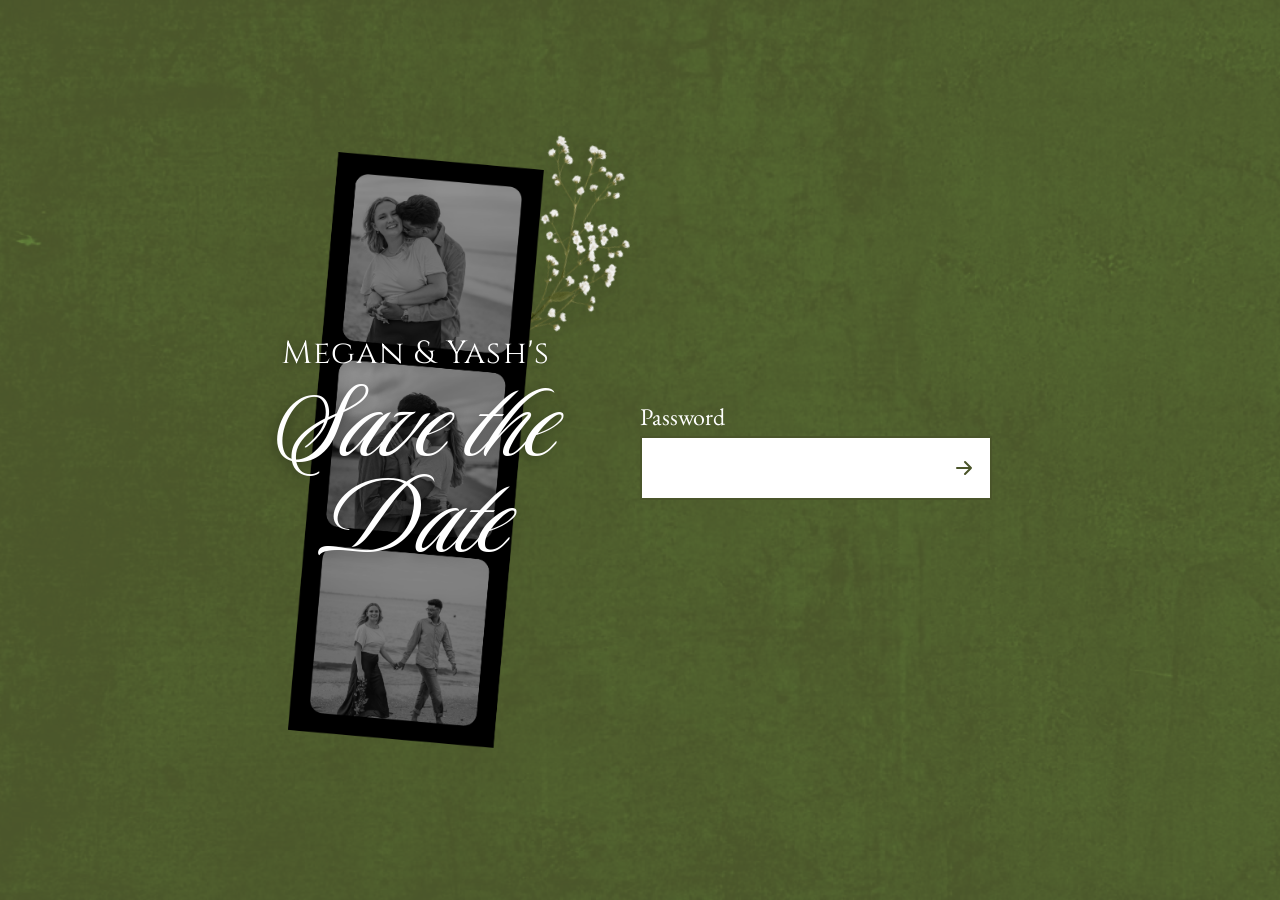
==== faq.html @ 97233c60 "Add Itinerary, Travel & Stay, FAQ, Registry, and RSVP pages Five new pages built from the Figma "Wed" ====
<!DOCTYPE html>
<html lang="en">
<head>
<script>
(function () {
  try {
    if (localStorage.getItem('weddingSiteAuthed') !== 'true') {
      window.location.replace('index.html');
    }
  } catch (err) {
    window.location.replace('index.html');
  }
})();
</script>
<!-- 'weddingSiteAuthed'/'true' must stay in sync with AUTH_STORAGE_KEY in js/main.js -->
<meta charset="UTF-8">
<meta name="viewport" content="width=device-width, initial-scale=1.0">
<title>FAQ — Megan &amp; Yash</title>
<meta name="description" content="Frequently asked questions about Megan &amp; Yash's wedding in Mauritius.">

<link rel="icon" type="image/png" sizes="32x32" href="images/favicon-32.png">
<link rel="icon" type="image/png" sizes="192x192" href="images/favicon-192.png">
<link rel="apple-touch-icon" sizes="180x180" href="images/favicon-180.png">

<link rel="stylesheet" href="css/fonts.css">
<link rel="stylesheet" href="css/style.css">
</head>
<body>

<header class="pagenav">
  <div class="pagenav__bar">
    <a class="pagenav__brand" href="index.html">M&amp;Y</a>
    <button type="button" class="pagenav__toggle" id="pagenav-toggle" aria-expanded="false" aria-controls="pagenav-menu" aria-label="Menu">
      <span class="pagenav__toggle-bar"></span>
      <span class="pagenav__toggle-bar"></span>
      <span class="pagenav__toggle-bar"></span>
    </button>
    <nav class="pagenav__menu" id="pagenav-menu" hidden>
      <a class="pagenav__link" href="itinerary.html">Itinerary</a>
      <a class="pagenav__link" href="travel-stay.html">Travel &amp; Stay</a>
      <a class="pagenav__link" href="faq.html" aria-current="page">FAQ</a>
      <a class="pagenav__link" href="registry.html">Registry</a>
      <a class="pagenav__rsvp" href="rsvp.html">RSVP</a>
    </nav>
  </div>
</header>

<section class="pagehero" style="background-image: url('images/faq-hero.jpg');">
  <h1 class="pagehero__title">Frequently Asked<br>Questions</h1>
</section>

<section class="faq-list">
  <div class="faq-item">
    <button type="button" class="faq-question" id="faq-q1" aria-expanded="false" aria-controls="faq-a1">
      <span>When should I arrive?</span>
      <svg class="faq-chevron" viewBox="0 0 24 24" aria-hidden="true"><path fill="none" stroke="currentColor" stroke-width="2" stroke-linecap="round" stroke-linejoin="round" d="M6 9l6 6 6-6"/></svg>
    </button>
    <div class="faq-answer" id="faq-a1" role="region" aria-labelledby="faq-q1" hidden>
      <p>We recommend arriving by Monday, July 5th at the latest, so you&rsquo;re rested before the Tilak on the 6th. Festivities run through the reception on Thursday, July 8th.</p>
    </div>
  </div>

  <div class="faq-item">
    <button type="button" class="faq-question" id="faq-q2" aria-expanded="false" aria-controls="faq-a2">
      <span>Do I need a visa?</span>
      <svg class="faq-chevron" viewBox="0 0 24 24" aria-hidden="true"><path fill="none" stroke="currentColor" stroke-width="2" stroke-linecap="round" stroke-linejoin="round" d="M6 9l6 6 6-6"/></svg>
    </button>
    <div class="faq-answer" id="faq-a2" role="region" aria-labelledby="faq-q2" hidden>
      <p>No. US citizens don&rsquo;t need a visa for a tourist stay. You&rsquo;ll just need a valid US passport (valid at least six months beyond your departure) and to complete Mauritius&rsquo;s short online travel form. Please double-check requirements at travel.state.gov before you book, as rules can change.</p>
    </div>
  </div>

  <div class="faq-item">
    <button type="button" class="faq-question" id="faq-q3" aria-expanded="false" aria-controls="faq-a3">
      <span>What should I wear?</span>
      <svg class="faq-chevron" viewBox="0 0 24 24" aria-hidden="true"><path fill="none" stroke="currentColor" stroke-width="2" stroke-linecap="round" stroke-linejoin="round" d="M6 9l6 6 6-6"/></svg>
    </button>
    <div class="faq-answer" id="faq-a3" role="region" aria-labelledby="faq-q3" hidden>
      <p>For every event, either traditional Indian attire or formal American wedding attire works beautifully. The Sangeet is festive and colorful, the wedding is the dressiest day, and the reception is formal or cocktail. Wear whatever makes you feel most celebratory.</p>
    </div>
  </div>

  <div class="faq-item">
    <button type="button" class="faq-question" id="faq-q4" aria-expanded="false" aria-controls="faq-a4">
      <span>Is the food vegetarian?</span>
      <svg class="faq-chevron" viewBox="0 0 24 24" aria-hidden="true"><path fill="none" stroke="currentColor" stroke-width="2" stroke-linecap="round" stroke-linejoin="round" d="M6 9l6 6 6-6"/></svg>
    </button>
    <div class="faq-answer" id="faq-a4" role="region" aria-labelledby="faq-q4" hidden>
      <p>Meals on Tuesday and Wednesday (the 6th and 7th) are vegetarian.</p>
    </div>
  </div>

  <div class="faq-item">
    <button type="button" class="faq-question" id="faq-q5" aria-expanded="false" aria-controls="faq-a5">
      <span>Where should I stay?</span>
      <svg class="faq-chevron" viewBox="0 0 24 24" aria-hidden="true"><path fill="none" stroke="currentColor" stroke-width="2" stroke-linecap="round" stroke-linejoin="round" d="M6 9l6 6 6-6"/></svg>
    </button>
    <div class="faq-answer" id="faq-a5" role="region" aria-labelledby="faq-q5" hidden>
      <p>See the Travel &amp; Stay page for our recommended hotels, all within a 15 minute drive of the venue. Please book early, as July is peak season.</p>
    </div>
  </div>

  <div class="faq-item">
    <button type="button" class="faq-question" id="faq-q6" aria-expanded="false" aria-controls="faq-a6">
      <span>How do I get around?</span>
      <svg class="faq-chevron" viewBox="0 0 24 24" aria-hidden="true"><path fill="none" stroke="currentColor" stroke-width="2" stroke-linecap="round" stroke-linejoin="round" d="M6 9l6 6 6-6"/></svg>
    </button>
    <div class="faq-answer" id="faq-a6" role="region" aria-labelledby="faq-q6" hidden>
      <p>Some hotels have shuttles from the airport. Taxis and Ubers are also popular forms of transportation in Mauritius.</p>
    </div>
  </div>

  <div class="faq-item">
    <button type="button" class="faq-question" id="faq-q7" aria-expanded="false" aria-controls="faq-a7">
      <span>Can I bring a plus one?</span>
      <svg class="faq-chevron" viewBox="0 0 24 24" aria-hidden="true"><path fill="none" stroke="currentColor" stroke-width="2" stroke-linecap="round" stroke-linejoin="round" d="M6 9l6 6 6-6"/></svg>
    </button>
    <div class="faq-answer" id="faq-a7" role="region" aria-labelledby="faq-q7" hidden>
      <p>Yes, you must let us know at the time of submitting your RSVP if you are bringing a plus one. However, it is not necessary to submit the name of the person if undecided.</p>
    </div>
  </div>

  <div class="faq-item">
    <button type="button" class="faq-question" id="faq-q8" aria-expanded="false" aria-controls="faq-a8">
      <span>Currency</span>
      <svg class="faq-chevron" viewBox="0 0 24 24" aria-hidden="true"><path fill="none" stroke="currentColor" stroke-width="2" stroke-linecap="round" stroke-linejoin="round" d="M6 9l6 6 6-6"/></svg>
    </button>
    <div class="faq-answer" id="faq-a8" role="region" aria-labelledby="faq-q8" hidden>
      <p>The local currency is the Mauritian rupee. Cards are widely accepted at hotels and larger venues, but it&rsquo;s worth carrying some cash for smaller shops, tips, and taxis.</p>
    </div>
  </div>

  <div class="faq-item">
    <button type="button" class="faq-question" id="faq-q9" aria-expanded="false" aria-controls="faq-a9">
      <span>Adapters</span>
      <svg class="faq-chevron" viewBox="0 0 24 24" aria-hidden="true"><path fill="none" stroke="currentColor" stroke-width="2" stroke-linecap="round" stroke-linejoin="round" d="M6 9l6 6 6-6"/></svg>
    </button>
    <div class="faq-answer" id="faq-a9" role="region" aria-labelledby="faq-q9" hidden>
      <p>Mauritius runs on 230V and uses mainly UK-style three-pin (Type G) outlets, so bring a universal adapter. This is an easy one to forget.</p>
    </div>
  </div>

  <div class="faq-item">
    <button type="button" class="faq-question" id="faq-q10" aria-expanded="false" aria-controls="faq-a10">
      <span>Language</span>
      <svg class="faq-chevron" viewBox="0 0 24 24" aria-hidden="true"><path fill="none" stroke="currentColor" stroke-width="2" stroke-linecap="round" stroke-linejoin="round" d="M6 9l6 6 6-6"/></svg>
    </button>
    <div class="faq-answer" id="faq-a10" role="region" aria-labelledby="faq-q10" hidden>
      <p>Both English and French are widely spoken, so you won&rsquo;t run into a language barrier.</p>
    </div>
  </div>
</section>

<footer class="pagefooter">
  <span class="pagefooter__brand">M&amp;Y</span>
  <span class="pagefooter__date">07.07.2027</span>
</footer>

<script src="js/pages.js" defer></script>
</body>
</html>
---- css/fonts.css ----
@font-face {
  font-family: 'Luxurious Script';
  font-style: normal;
  font-weight: 400;
  font-display: swap;
  src: url('../fonts/luxurious-script-400.woff2') format('woff2');
}

@font-face {
  font-family: 'Cinzel';
  font-style: normal;
  font-weight: 400 600;
  font-display: swap;
  src: url('../fonts/cinzel-400.woff2') format('woff2');
}

@font-face {
  font-family: 'EB Garamond';
  font-style: normal;
  font-weight: 400;
  font-display: swap;
  src: url('../fonts/eb-garamond-400.woff2') format('woff2');
}

@font-face {
  font-family: 'EB Garamond';
  font-style: normal;
  font-weight: 500;
  font-display: swap;
  src: url('../fonts/eb-garamond-500.woff2') format('woff2');
}

@font-face {
  font-family: 'EB Garamond';
  font-style: italic;
  font-weight: 400;
  font-display: swap;
  src: url('../fonts/eb-garamond-400-italic.woff2') format('woff2');
}
---- css/style.css ----
/* ==========================================================================
   Meg & Yash — Save the Date
   Built from Figma design (mobile node 69:1263, desktop node 54:578)
   ========================================================================== */

:root {
  --olive: #4a552a;
  --rust: #a42a25;
  --white: #ffffff;
  --ink: #000000;
  --placeholder: rgba(0, 0, 0, 0.25);

  --font-script: 'Luxurious Script', cursive;
  --font-label: 'Cinzel', serif;
  --font-body: 'EB Garamond', serif;

  --max-width: 1280px;
}

* {
  box-sizing: border-box;
}

html {
  scroll-behavior: smooth;
}

body {
  margin: 0;
  font-family: var(--font-body);
  color: var(--ink);
  background: var(--white);
  -webkit-font-smoothing: antialiased;
}

img {
  max-width: 100%;
  display: block;
}

/* ---------- Scroll reveal (1D, applied site-wide) ---------- */
/* Elements start hidden only once JS confirms it can animate + observe
   them (see js/main.js) -- without that gate everything must stay
   visible, since [hidden]/no-JS visitors would otherwise never see it. */

.has-reveal [data-reveal] {
  opacity: 0;
  transform: translateY(16px);
  transition: opacity 620ms cubic-bezier(0.22, 1, 0.36, 1), transform 620ms cubic-bezier(0.22, 1, 0.36, 1);
}

.has-reveal [data-reveal].is-visible {
  opacity: 1;
  transform: translateY(0);
}

.reveal-d1 { transition-delay: 140ms; }
.reveal-d2 { transition-delay: 280ms; }
.reveal-d3 { transition-delay: 420ms; }

/* ---------- Login gate ---------- */

.login-gate {
  position: fixed;
  inset: 0;
  z-index: 1000;
  display: flex;
  flex-direction: column;
  align-items: center;
  justify-content: center;
  gap: 3rem;
  padding: 2rem 1.5rem;
  background-color: var(--olive);
  background-image: url("../images/texture.png");
  background-size: cover;
  background-position: center;
  background-blend-mode: color-dodge;
  overflow: auto;
  transition: opacity 700ms cubic-bezier(0.22, 1, 0.36, 1), transform 700ms cubic-bezier(0.22, 1, 0.36, 1);
}

.login-gate[hidden] {
  display: none;
}

/* 2b: on a successful login the gate dissolves into the hero underneath
   instead of hard-cutting -- see revealSite() in js/main.js. */
.login-gate--opening {
  opacity: 0;
  transform: scale(1.04);
  pointer-events: none;
}

.login-gate__visual {
  position: relative;
  flex: 0 0 auto;
}

.login-gate__photo-strip {
  position: relative;
  z-index: 2;
  display: block;
  width: 11rem;
  filter: drop-shadow(0 14px 26px rgba(0, 0, 0, 0.45));
}

.login-gate__floral {
  position: absolute;
  z-index: 1;
  right: -4.5rem;
  top: -1.5rem;
  width: 6.5rem;
  transform: rotate(18deg);
  filter: drop-shadow(0 4px 10px rgba(0, 0, 0, 0.25));
  pointer-events: none;
}

.login-gate__text {
  position: absolute;
  inset: 0;
  z-index: 3;
  display: flex;
  flex-direction: column;
  align-items: center;
  justify-content: center;
  text-align: center;
}

.login-gate__eyebrow {
  font-family: var(--font-label);
  font-size: 1.1rem;
  letter-spacing: 0.04em;
  color: var(--white);
  text-shadow: 0 2px 10px rgba(0, 0, 0, 0.45);
  margin: 0;
}

.login-gate__title {
  font-family: var(--font-script);
  font-weight: 400;
  font-size: 5rem;
  line-height: 0.75;
  color: var(--white);
  text-shadow: 0 2px 14px rgba(0, 0, 0, 0.45);
  margin: 0;
}

.login-gate__form {
  position: relative;
  z-index: 2;
  width: 100%;
  max-width: 22rem;
  display: flex;
  flex-direction: column;
  gap: 0.75rem;
}

.login-gate__form .field {
  text-align: left;
}

.login-gate__form .field label {
  color: var(--white);
  font-size: 1.5rem;
}

.login-gate__input-wrap {
  position: relative;
}

.login-gate__input-wrap input {
  width: 100%;
  border: none;
  border-radius: 0;
  padding: 1rem 3.25rem 1rem 1.25rem;
}

.login-gate__submit {
  position: absolute;
  right: 1rem;
  top: 50%;
  transform: translateY(-50%);
  width: auto;
  height: auto;
  border: none;
  border-radius: 0;
  background: transparent;
  color: var(--olive);
  display: flex;
  align-items: center;
  justify-content: center;
  padding: 0;
  cursor: pointer;
  transition: opacity 0.2s ease;
}

.login-gate__submit:hover {
  background: transparent;
  opacity: 0.65;
}

.login-gate__submit:disabled {
  background: transparent;
  color: #8a8a8a;
  cursor: not-allowed;
}

.login-gate__arrow {
  width: 1.5rem;
  height: 1.5rem;
  transition: transform 260ms cubic-bezier(0.22, 1, 0.36, 1);
}

.login-gate__submit:hover .login-gate__arrow {
  transform: translateX(5px);
}

.login-gate__submit:disabled .login-gate__arrow {
  display: none;
}

.login-gate__submit .rsvp__spinner {
  display: none;
  border-color: rgba(0, 0, 0, 0.15);
  border-top-color: var(--olive);
}

.login-gate__submit:disabled .rsvp__spinner {
  display: inline-block;
}

.login-gate__form[hidden] {
  display: none;
}

/* ---------- Envelope / postcard reveal ---------- */
/* Shown once, right after a fresh login succeeds (never on the
   already-authed localStorage-skip path) -- see showEnvelopeThenReveal()
   in js/main.js. */

.envelope-scene {
  display: flex;
  flex-direction: column;
  align-items: center;
  gap: 1.5rem;
  width: 100%;
}

.envelope-scene[hidden] {
  display: none;
}

.envelope-scene__stage {
  position: relative;
  width: min(88vw, 22rem);
  aspect-ratio: 1314 / 1468;
}

.envelope-scene__body {
  position: absolute;
  left: 50%;
  bottom: 0;
  width: 100%;
  height: auto;
  transform: translateX(-50%);
  transition: opacity 650ms cubic-bezier(0.22, 1, 0.36, 1);
}

.envelope-scene__body--open {
  opacity: 0;
}

.envelope-scene__body--closed {
  opacity: 1;
  transform: translateX(-50%) scale(1.2);
}

.envelope-scene.is-opening .envelope-scene__body--closed {
  opacity: 0;
}

.envelope-scene.is-opening .envelope-scene__body--open {
  opacity: 1;
}

.envelope-scene__postcard {
  position: absolute;
  left: 50%;
  top: 34%;
  width: 82%;
  aspect-ratio: 953 / 690;
  transform: translate(-50%, 6%) scale(0.5) rotate(-3deg);
  opacity: 0;
  box-shadow: 0 18px 40px rgba(0, 0, 0, 0.35);
  transition:
    transform 1700ms cubic-bezier(0.22, 1, 0.36, 1) 500ms,
    opacity 500ms ease 500ms;
}

.envelope-scene.is-opening .envelope-scene__postcard {
  transform: translate(-50%, -18%) scale(1) rotate(-2deg);
  opacity: 1;
}

.envelope-scene__postcard-bg {
  position: absolute;
  inset: 0;
  width: 100%;
  height: 100%;
}

.envelope-scene__postcard-message,
.envelope-scene__postcard-name {
  position: absolute;
  margin: 0;
  color: var(--ink);
}

.envelope-scene__postcard-message {
  left: 8%;
  top: 10%;
  width: 38%;
  font-family: var(--font-label);
  font-size: 0.8rem;
  line-height: 1.45;
  letter-spacing: 0.01em;
}

.envelope-scene__postcard-name {
  left: 54%;
  top: 43%;
  width: 38%;
  font-family: var(--font-script);
  font-size: 1.5rem;
  line-height: 1.2rem;
  color: var(--olive);
}

/* Visible only on keyboard focus -- standard skip-link pattern, so a
   keyboard/screen-reader user isn't stuck for the full 30s pause with
   no discoverable way forward. */
.envelope-scene__skip {
  position: absolute;
  width: 1px;
  height: 1px;
  overflow: hidden;
  clip: rect(0 0 0 0);
  white-space: nowrap;
  border: none;
}

.envelope-scene__skip:focus {
  position: static;
  width: auto;
  height: auto;
  overflow: visible;
  clip: auto;
  white-space: normal;
  margin-top: 0.5rem;
  padding: 0.6rem 1.25rem;
  font-family: var(--font-label);
  font-size: 0.9rem;
  color: var(--white);
  background: rgba(0, 0, 0, 0.35);
  border: 1px solid var(--white);
  cursor: pointer;
}

@media (min-width: 900px) {
  .envelope-scene__stage {
    width: min(46vw, 26rem);
  }
}

.envelope-scene__postcard-name {
  line-height: 1.05;
}

/* ---------- Hero ---------- */

.hero {
  position: relative;
  min-height: 50vh;
  display: flex;
  align-items: center;
  justify-content: center;
  padding: 2.5rem 1.5rem;
  background:
    linear-gradient(180deg, rgba(20, 24, 12, 0.15) 0%, rgba(20, 24, 12, 0.45) 100%),
    url("../images/hero.jpg");
  background-size: cover;
  background-position: center 30%;
  text-align: center;
}

.hero__overlay {
  position: relative;
  z-index: 1;
  color: var(--white);
}

.hero__eyebrow {
  font-family: var(--font-label);
  font-size: 1.3rem;
  letter-spacing: 0.04em;
  margin: 0 0 0.5rem;
}

.hero__title {
  font-family: var(--font-script);
  font-weight: 400;
  font-size: 4.6rem;
  line-height: 0.6;
  margin: 0;
  text-shadow: 0 2px 18px rgba(0, 0, 0, 0.35);
}

/* ---------- Our Story ---------- */

.story {
  background: var(--olive);
  padding: 2rem 1.5rem;
  display: flex;
  justify-content: center;
}

.story__card {
  background: var(--white);
  padding: 1rem 1.5rem 1.5rem;
  max-width: 420px;
  width: 100%;
}

.story__text {
  font-size: 1.125rem;
  line-height: 1.6;
  color: var(--ink);
  margin: 0;
}

.drop-cap {
  font-family: var(--font-script);
  font-size: 3rem;
  line-height: 0.7;
  color: var(--olive);
  padding-right: 0.05em;
}

/* ---------- Save the Date panel ---------- */

.date-panel {
  position: relative;
  height: auto;
  aspect-ratio: 402 / 297;
  overflow: hidden;
  background: #38401f;
}

.date-panel__grid {
  position: absolute;
  inset: 0;
  background-image: url("../images/calendar-grid-mobile.png");
  background-size: 100% 100%;
  background-repeat: no-repeat;
  opacity: 0.9;
}

.date-panel__floral {
  position: absolute;
  top: 11.94%;
  left: 16.1%;
  width: 19%;
  max-width: 11rem;
  height: auto;
  filter: drop-shadow(0 4px 10px rgba(0, 0, 0, 0.35));
}

.date-panel__floral-accent {
  position: absolute;
  top: 37.75%;
  left: 64.18%;
  width: 25.36%;
  max-width: 7rem;
  height: auto;
  opacity: 0.9;
  z-index: 1;
}

.date-panel__seal {
  position: absolute;
  width: 12.71%;
  height: auto;
  aspect-ratio: 1 / 1;
  left: 62.4%;
  top: 70.68%;
  border-radius: 50%;
  object-fit: cover;
  box-shadow: 0 3px 10px rgba(0, 0, 0, 0.4);
  transform: rotate(-7deg);
  z-index: 2;
}

.date-panel__text {
  position: absolute;
  top: 55%;
  left: 50%;
  transform: translate(-50%, -50%) rotate(-5deg);
  text-align: center;
}

.date-panel__script {
  font-family: var(--font-script);
  font-weight: 400;
  font-size: 3rem;
  line-height: 0.65;
  color: var(--white);
  margin: 0;
}

.date-panel__date {
  font-family: var(--font-label);
  font-size: 1rem;
  color: var(--white);
  margin: 0.4rem 0 0;
}

/* These two carry their own resting transform (rotate / recentering),
   so the generic [data-reveal] transform can't just overwrite it --
   compose the entrance offset with it instead, per element. */
.has-reveal .date-panel__seal {
  opacity: 0;
  transform: translateY(16px) rotate(-7deg);
}

.has-reveal .date-panel__seal.is-visible {
  opacity: 1;
  transform: rotate(-7deg);
}

.has-reveal .date-panel__text {
  opacity: 0;
  transform: translate(-50%, -50%) translateY(16px) rotate(-5deg);
}

.has-reveal .date-panel__text.is-visible {
  opacity: 1;
  transform: translate(-50%, -50%) rotate(-5deg);
}

/* ---------- Countdown ---------- */

.countdown {
  background: var(--white);
  color: var(--olive);
  display: flex;
  align-items: center;
  justify-content: center;
  gap: 0.45rem;
  padding: 1.25rem 0.5rem;
}

.countdown__item {
  display: flex;
  flex-direction: column;
  align-items: center;
  width: 5rem;
}

.countdown__value {
  font-family: var(--font-label);
  font-size: 2rem;
  line-height: 1;
}

.countdown__label {
  font-family: var(--font-label);
  font-size: 0.75rem;
  margin-top: 0.2rem;
}

/* ---------- Itinerary ---------- */

.itinerary {
  background: var(--olive);
  color: var(--white);
  padding: 2rem 1.5rem;
}

.itinerary__eyebrow {
  font-family: var(--font-label);
  font-size: 1rem;
  margin: 0 0 0.75rem;
}

.itinerary__row {
  display: flex;
  flex-wrap: wrap;
  align-items: flex-start;
  gap: 1rem 1.5rem;
}

.itinerary__list {
  list-style: none;
  margin: 0;
  padding: 0;
  flex-basis: 100%;
}

.itinerary__item {
  display: flex;
  align-items: center;
  gap: 1rem;
  padding: 0.5rem 0;
}

.itinerary__day {
  font-family: var(--font-label);
  font-size: 3rem;
  min-width: 3.5rem;
  text-align: center;
}

@media (max-width: 400px) {
  .itinerary__item {
    flex-direction: column;
    align-items: flex-start;
    gap: 0;
  }

  .itinerary__day {
    font-size: 2rem;
    min-width: 2rem;
    margin-top: 1rem;
  }
}

.itinerary__name {
  font-family: var(--font-script);
  font-weight: 400;
  font-size: 2.35rem;
  line-height: 1.1;
  margin: 0;
}

.itinerary__meta {
  font-family: var(--font-label);
  font-size: 0.75rem;
  margin: 0;
}

.dot {
  opacity: 0.7;
  margin: 0 0.15em;
}

.itinerary__photo {
  flex: 0 0 auto;
  width: 9.375rem;
  aspect-ratio: 583 / 700;
  border-radius: 50%;
  background: var(--white);
  padding: 0.3rem;
  box-shadow: 0 8px 20px rgba(0, 0, 0, 0.3);
  transform: rotate(-3deg);
  display: flex;
  align-items: center;
  justify-content: center;
  overflow: hidden;
}

.itinerary__photo img {
  width: 100%;
  height: 100%;
  object-fit: contain;
}

.itinerary__note {
  flex: 1 1 10rem;
  background: var(--white);
  color: var(--ink);
  padding: 1rem;
  align-self: center;
  transform: rotate(4.5deg);
  box-shadow: 0 6px 16px rgba(0, 0, 0, 0.25);
}

/* .itinerary__photo / __note carry their own resting rotation, so
   compose the entrance offset with it rather than overwriting it
   (mobile values here; desktop overrides sit by the desktop rotation). */
.has-reveal .itinerary__photo {
  opacity: 0;
  transform: translateY(16px) rotate(-3deg);
}

.has-reveal .itinerary__photo.is-visible {
  opacity: 1;
  transform: rotate(-3deg);
}

.has-reveal .itinerary__note {
  opacity: 0;
  transform: translateY(16px) rotate(4.5deg);
}

.has-reveal .itinerary__note.is-visible {
  opacity: 1;
  transform: rotate(4.5deg);
}

.itinerary__note-title {
  font-family: var(--font-label);
  font-size: 0.75rem;
  color: var(--olive);
  margin: 0 0 0.35rem;
}

.itinerary__note-text {
  font-family: var(--font-body);
  font-size: 0.75rem;
  line-height: 1.4;
  margin: 0;
}

/* ---------- Mailing Details ---------- */

.rsvp {
  background: var(--white);
  padding: 2rem 1.5rem;
}

.rsvp__intro {
  text-align: center;
  margin-bottom: 1.5rem;
}

.rsvp__title {
  font-family: var(--font-script);
  font-weight: 400;
  font-size: 3rem;
  color: var(--olive);
  margin: 0 0 0.6rem;
}

.rsvp__text,
.rsvp__deadline {
  font-family: var(--font-body);
  font-size: 1.125rem;
  margin: 0.4rem 0;
}

.rsvp__deadline {
  color: var(--rust);
}

.rsvp__form {
  max-width: var(--max-width);
  margin: 0 auto;
  display: flex;
  flex-direction: column;
  gap: 1rem;
  transition: opacity 320ms ease, transform 320ms cubic-bezier(0.22, 1, 0.36, 1);
}

.rsvp__form[hidden] {
  display: none;
}

/* 2d: on submit the form fades up and out before the sealed confirmation
   takes its place -- see showSuccess() in js/main.js. */
.rsvp__form--sending-out {
  opacity: 0;
  transform: translateY(-16px);
  pointer-events: none;
}

.form-row {
  display: flex;
  flex-wrap: wrap;
  gap: 1rem;
}

.field {
  display: flex;
  flex-direction: column;
  flex: 1 1 100%;
}

.field--half {
  flex-basis: 100%;
}

.field--city {
  flex: 2 1 8rem;
}

.field--state {
  flex: 1 1 6rem;
}

.field--postal {
  flex: 1 1 100%;
}

.field label {
  font-family: var(--font-body);
  font-size: 1.125rem;
  color: var(--ink);
  margin-bottom: 0.25rem;
  transition: color 240ms ease-out;
}

.field:focus-within label {
  color: var(--olive);
}

.login-gate__form .field label,
.login-gate__form .field:focus-within label {
  color: var(--white);
}

.field__required {
  color: var(--rust);
}

.field input,
.field select {
  font-family: var(--font-body);
  font-size: 1.125rem;
  line-height: 1.4;
  padding: 0.6rem 1rem;
  border: 1px solid var(--olive);
  border-radius: 0;
  background: var(--white);
  color: var(--ink);
  box-shadow: 0 0 0 0 rgba(74, 85, 42, 0);
  transition: box-shadow 240ms ease-out;
}

.field select {
  appearance: none;
  -webkit-appearance: none;
  -moz-appearance: none;
  border-width: 1px;
  box-shadow: none;
  margin: 0;
  padding-right: 3.33rem;
  background-image: url("data:image/svg+xml;charset=UTF-8,%3Csvg xmlns='http://www.w3.org/2000/svg' viewBox='0 0 24 24' fill='none' stroke='%234a552a' stroke-width='2' stroke-linecap='round' stroke-linejoin='round'%3E%3Cpolyline points='6 9 12 15 18 9'%3E%3C/polyline%3E%3C/svg%3E");
  background-repeat: no-repeat;
  background-position: right 1rem center;
  background-size: 1.33rem;
  cursor: pointer;
}

.field input::placeholder {
  color: var(--placeholder);
}

.field select:invalid {
  color: var(--placeholder);
}

.field input:focus,
.field select:focus {
  outline: none;
  box-shadow: 0 0 0 5px rgba(74, 85, 42, 0.18);
}

.field input.is-invalid,
.field select.is-invalid {
  border-color: var(--rust);
}

.field__error {
  font-family: var(--font-body);
  font-size: 0.875rem;
  color: var(--rust);
  margin-top: 0.35rem;
}

#login-error {
  background: #f9dede;
  padding: 0.35rem 0.6rem;
}

.rsvp__submit {
  display: inline-flex;
  align-items: center;
  justify-content: center;
  gap: 0.6rem;
  font-family: var(--font-body);
  font-size: 1.125rem;
  background: var(--olive);
  color: var(--white);
  border: none;
  padding: 1rem;
  cursor: pointer;
  transition: background 0.2s ease;
}

.rsvp__submit:hover {
  background: #3c4522;
}

.rsvp__submit:disabled {
  background: #8a8a8a;
  cursor: not-allowed;
}

.rsvp__spinner {
  display: none;
  width: 1em;
  height: 1em;
  border: 0.15em solid rgba(255, 255, 255, 0.4);
  border-top-color: var(--white);
  border-radius: 50%;
  animation: rsvp-spin 0.7s linear infinite;
}

.rsvp__submit:disabled .rsvp__spinner {
  display: inline-block;
}

@keyframes rsvp-spin {
  to {
    transform: rotate(360deg);
  }
}

.rsvp__success {
  display: flex;
  align-items: center;
  gap: 1.25rem;
  max-width: 100%;
  width: fit-content;
  margin: 1.5rem auto 0;
  text-align: left;
  color: var(--olive);
  background: rgba(74, 85, 42, 0.1);
  padding: 1.1rem 1.5rem;
}

.rsvp__success[hidden] {
  display: none;
}

/* 2d: the wax seal stamps down beside the script "Thank you" once the
   form has finished fading out -- .is-visible is added a frame after
   [hidden] is removed so the transition actually runs. */
.rsvp__success-seal {
  flex: 0 0 auto;
  width: 4.5rem;
  height: 4.5rem;
  border-radius: 50%;
  object-fit: cover;
  box-shadow: 0 3px 10px rgba(0, 0, 0, 0.4);
  opacity: 0;
  transform: translateY(-18px) scale(0.6) rotate(-7deg);
  transition: opacity 320ms ease, transform 480ms cubic-bezier(0.34, 1.56, 0.64, 1);
}

.rsvp__success-text {
  display: flex;
  flex-direction: column;
}

.rsvp__success-script {
  font-family: var(--font-script);
  font-weight: 400;
  font-size: 2.25rem;
  line-height: 0.8;
  color: var(--olive);
  margin: 0;
  opacity: 0;
  transform: translateY(8px);
  transition: opacity 380ms ease 160ms, transform 380ms cubic-bezier(0.22, 1, 0.36, 1) 160ms;
}

.rsvp__success-note {
  font-family: var(--font-body);
  font-size: 1rem;
  color: var(--olive);
  margin: 0.4rem 0 0;
  opacity: 0;
  transition: opacity 380ms ease 220ms;
}

.rsvp__success.is-visible .rsvp__success-seal {
  opacity: 1;
  transform: translateY(0) scale(1) rotate(-7deg);
}

.rsvp__success.is-visible .rsvp__success-script,
.rsvp__success.is-visible .rsvp__success-note {
  opacity: 1;
  transform: translateY(0);
}

/* ---------- Footer ---------- */

.footer {
  background: var(--olive);
  color: var(--white);
  padding: 2rem 1.5rem;
  text-align: center;
}

.footer__collage {
  position: relative;
  width: 100%;
  max-width: 22rem;
  aspect-ratio: 346 / 325;
  margin: 0 auto 2rem;
}

.footer__floral-accent {
  position: absolute;
  left: 2%;
  top: 9%;
  width: 37%;
  height: auto;
  z-index: 1;
}

.footer__floral {
  position: absolute;
  left: 45%;
  top: 76%;
  width: 62%;
  height: auto;
  z-index: 1;
  transform: scaleY(-1);
  filter: drop-shadow(0 4px 10px rgba(0, 0, 0, 0.35));
}

.polaroid {
  position: absolute;
  background: var(--white);
  padding: 1.6%;
  box-shadow: 0 10px 20px rgba(0, 0, 0, 0.3);
  transition: transform 380ms cubic-bezier(0.22, 1, 0.36, 1), box-shadow 380ms ease, opacity 480ms ease;
}

.polaroid img {
  display: block;
  width: 100%;
  height: 100%;
  object-fit: cover;
}

.polaroid--1 {
  left: 2%;
  top: 45%;
  width: 52%;
  aspect-ratio: 4 / 3;
  transform: rotate(-6deg);
  z-index: 2;
}

.polaroid--2 {
  left: 48%;
  top: 52%;
  width: 50%;
  aspect-ratio: 4 / 3;
  transform: rotate(5deg);
  z-index: 3;
}

.polaroid--3 {
  left: 41%;
  top: 6%;
  width: 50%;
  aspect-ratio: 4 / 3;
  transform: rotate(-4deg);
  z-index: 2;
}

/* Hover / touch pick-up: straighten toward level, lift, shadow spreads. */
.polaroid:hover,
.has-reveal .polaroid--1.is-visible:hover,
.has-reveal .polaroid--2.is-visible:hover,
.has-reveal .polaroid--3.is-visible:hover {
  box-shadow: 0 22px 38px rgba(0, 0, 0, 0.42);
  z-index: 9;
}

.polaroid--1:hover,
.has-reveal .polaroid--1.is-visible:hover {
  transform: rotate(-1deg) translateY(-10px) scale(1.03);
}

.polaroid--2:hover,
.has-reveal .polaroid--2.is-visible:hover {
  transform: rotate(1deg) translateY(-10px) scale(1.03);
}

.polaroid--3:hover,
.has-reveal .polaroid--3.is-visible:hover {
  transform: rotate(-1deg) translateY(-10px) scale(1.03);
}

/* Entrance: fires once as the collage scrolls into view, staggered
   right to left (polaroid--2, then --3, then --1). */
.has-reveal .polaroid {
  opacity: 0;
}

.has-reveal .polaroid--1 { transform: translateY(24px) rotate(-6deg); }
.has-reveal .polaroid--2 { transform: translateY(24px) rotate(5deg); }
.has-reveal .polaroid--3 { transform: translateY(24px) rotate(-4deg); }

.has-reveal .polaroid.is-visible {
  opacity: 1;
}

.has-reveal .polaroid--1.is-visible { transform: rotate(-6deg); }
.has-reveal .polaroid--2.is-visible { transform: rotate(5deg); }
.has-reveal .polaroid--3.is-visible { transform: rotate(-4deg); }

.footer__names {
  font-family: var(--font-script);
  font-weight: 400;
  font-size: 2.25rem;
  line-height: 0.65;
  margin: 0;
}

.footer__date {
  font-family: var(--font-label);
  font-size: 1rem;
  margin: 0.6rem 0 0;
}

/* ==========================================================================
   Desktop (from Figma desktop node 54:578, ~1440px canvas)
   ========================================================================== */

@media (min-width: 900px) {
  .login-gate {
    flex-direction: row;
    gap: 6rem;
  }

  .login-gate__photo-strip {
    width: 16rem;
    filter: none;
  }

  .login-gate__floral {
    right: -6rem;
    top: -2rem;
    width: 9rem;
  }

  .login-gate__eyebrow {
    font-size: 2rem;
    width: 300px;
  }

  .login-gate__title {
    font-size: 8rem;
    width: 120%;
  }

  .hero {
    min-height: 92vh;
    justify-content: flex-end;
    padding: 4rem 8rem 4rem 2rem;
  }

  .hero__eyebrow {
    font-size: 3rem;
  }

  .hero__title {
    font-size: clamp(6rem, 11vw, 10.25rem);
  }

  .story {
    background: var(--white);
    padding: 4rem 5rem;
  }

  .story__card {
    max-width: var(--max-width);
    padding: 0;
    background: transparent;
  }

  .story__text {
    font-size: 1.5rem;
  }

  .drop-cap {
    font-size: 4rem;
  }

  .date-panel {
    height: auto;
    aspect-ratio: 1441 / 805;
    min-height: 28rem;
  }

  .date-panel__grid {
    background-image: url("../images/calendar-grid-desktop.png");
  }

  .date-panel__floral {
    max-width: 23rem;
  }

  .date-panel__floral-accent {
    max-width: 12.5rem;
  }

  .date-panel__text {
    top: 50%;
  }

  .date-panel__script {
    font-size: 7rem;
  }

  .date-panel__date {
    font-size: 2rem;
    margin-top: 0.75rem;
  }

  .countdown {
    gap: 3rem;
    padding: 2rem 0;
  }

  .countdown__item {
    width: 12rem;
  }

  .countdown__value {
    font-size: 4.5rem;
  }

  .countdown__label {
    font-size: 1.5rem;
  }

  .itinerary {
    padding: 4rem;
  }

  .itinerary__eyebrow {
    font-size: 1.75rem;
    margin: 0 auto 1.5rem;
    max-width: var(--max-width);
  }

  .itinerary__row {
    max-width: var(--max-width);
    margin: 0 auto;
    gap: 2.5rem;
  }

  .itinerary__list {
    flex-basis: 60%;
    flex-grow: 1;
  }

  .itinerary__item {
    gap: 2rem;
  }

  .itinerary__day {
    font-size: 5.5rem;
    min-width: 6rem;
  }

  .itinerary__name {
    font-size: 4.2rem;
  }

  .itinerary__meta {
    font-size: 1.25rem;
  }

  .itinerary__photo {
    width: 21rem;
    min-width: 35%;
    transform: rotate(5.7deg);
  }

  .has-reveal .itinerary__photo {
    transform: translateY(16px) rotate(5.7deg);
  }

  .has-reveal .itinerary__photo.is-visible {
    transform: rotate(5.7deg);
  }

  .itinerary__note {
    flex-basis: 100%;
    transform: none;
    text-align: center;
    padding: 2.5rem;
    margin-top: 2.5rem;
  }

  .has-reveal .itinerary__note {
    transform: translateY(16px);
  }

  .has-reveal .itinerary__note.is-visible {
    transform: none;
  }

  .itinerary__note-title {
    font-size: 1.75rem;
  }

  .itinerary__note-text {
    font-size: 1.25rem;
    margin: 0 auto;
  }

  .rsvp {
    padding: 4rem;
  }

  .rsvp__intro {
    max-width: var(--max-width);
    margin: 0 auto 2.5rem;
  }

  .rsvp__title {
    font-size: 6.5rem;
  }

  .rsvp__text,
  .rsvp__deadline {
    font-size: 1.5rem;
  }

  .rsvp__form {
    gap: 1.5rem;
  }

  .form-row {
    gap: 2rem;
  }

  .field--half {
    flex-basis: calc(50% - 1rem);
  }

  .field--city {
    flex: 2 1 0;
  }

  .field--state,
  .field--postal {
    flex: 1 1 0;
    min-width: 0;
  }

  .field label {
    font-size: 1.5rem;
  }

  .field input,
  .field select {
    font-size: 1.5rem;
    height: 4rem;
    border-width: 2px;
  }

  .rsvp__submit {
    align-self: flex-start;
    padding: 1rem 1.5rem;
    font-size: 1.5rem;
  }

  .footer {
    padding: 5rem 3rem;
  }

  .footer__collage {
    max-width: 61rem;
    aspect-ratio: 1035 / 958;
  }

  .footer__floral-accent {
    left: 6%;
    top: 7.6%;
    width: 29%;
  }

  .footer__floral {
    left: 45%;
    top: 80%;
    width: 51%;
  }

  .polaroid--1 {
    left: 0%;
    top: 37.3%;
    width: 42%;
    aspect-ratio: 1.3 / 1;
  }

  .polaroid--2 {
    left: 43%;
    top: 49.7%;
    width: 50.5%;
    aspect-ratio: 1.3 / 1;
  }

  .polaroid--3 {
    left: 36.5%;
    top: 6.3%;
    width: 50%;
    aspect-ratio: 1.3 / 1;
  }

  .footer__names {
    font-size: 5rem;
  }

  .footer__date {
    font-size: 2rem;
  }
}

@media (prefers-reduced-motion: reduce) {
  html {
    scroll-behavior: auto;
  }
}

/* ==========================================================================
   New pages (Itinerary / Travel & Stay / FAQ / Registry / RSVP)
   Everything below is additive only -- nothing above this banner is
   changed. From Figma file "Wedding" (aJq1esIClm2uUHuRjpbQ6D), nodes
   198:1604, 205:4136, 199:3101, 199:2821, 199:3242.
   ========================================================================== */

/* ---------- Shared nav ---------- */

.pagenav {
  position: sticky;
  top: 0.75rem;
  z-index: 50;
  margin: 0.75rem;
}

.pagenav + .pagehero,
.pagenav + .registry-hero {
  margin-top: -4.5rem;
}

.pagenav__bar {
  position: relative;
  display: flex;
  align-items: center;
  justify-content: space-between;
  background: var(--white);
  border-radius: 999px;
  padding: 0.5rem 0.5rem 0.5rem 1.1rem;
  box-shadow: 0 4px 16px rgba(0, 0, 0, 0.18);
}

.pagenav__brand {
  font-family: var(--font-label);
  font-weight: 700;
  letter-spacing: 0.04em;
  font-size: 1.15rem;
  color: var(--olive);
  text-decoration: none;
}

.pagenav__toggle {
  display: flex;
  flex-direction: column;
  align-items: center;
  justify-content: center;
  gap: 4px;
  width: 2.75rem;
  height: 2.75rem;
  padding: 0;
  background: none;
  border: none;
  border-radius: 50%;
  cursor: pointer;
}

.pagenav__toggle-bar {
  display: block;
  width: 1.25rem;
  height: 2px;
  background: var(--olive);
  border-radius: 1px;
}

.pagenav__menu {
  position: absolute;
  top: calc(100% + 0.6rem);
  left: 0;
  right: 0;
  display: flex;
  flex-direction: column;
  gap: 0.25rem;
  background: var(--white);
  border-radius: 1.25rem;
  padding: 0.6rem;
  box-shadow: 0 10px 28px rgba(0, 0, 0, 0.2);
}

.pagenav__menu[hidden] {
  display: none;
}

.pagenav__link {
  font-family: var(--font-label);
  font-size: 1.05rem;
  color: var(--olive);
  text-decoration: none;
  padding: 0.85rem 1rem;
  border-radius: 0.6rem;
}

.pagenav__link:hover,
.pagenav__link:focus-visible {
  background: rgba(74, 85, 42, 0.08);
}

.pagenav__link[aria-current="page"] {
  text-decoration: underline;
  text-underline-offset: 0.3em;
}

.pagenav__rsvp {
  font-family: var(--font-label);
  font-weight: 700;
  font-size: 1.05rem;
  color: var(--white);
  background: #680804;
  text-align: center;
  text-decoration: none;
  padding: 0.9rem 1rem;
  border-radius: 0.5rem;
  margin-top: 0.25rem;
}

.pagenav__rsvp:hover {
  background: #500603;
}

/* ---------- Shared footer bar ---------- */

.pagefooter {
  background: var(--olive);
  color: var(--white);
  display: flex;
  align-items: center;
  justify-content: space-between;
  padding: 2rem 1.5rem;
}

.pagefooter__brand {
  font-family: var(--font-label);
  font-weight: 700;
  letter-spacing: 0.04em;
  font-size: 1.3rem;
}

.pagefooter__date {
  font-family: var(--font-label);
  font-size: 1rem;
}

.pagefooter--overlay {
  position: absolute;
  left: 0;
  right: 0;
  bottom: 0;
  z-index: 3;
  background: rgba(0, 0, 0, 0.45);
  padding: 1.5rem;
}

/* ---------- Shared page hero (Itinerary / Travel & Stay / FAQ) ---------- */

.pagehero {
  position: relative;
  min-height: 55vh;
  display: flex;
  align-items: center;
  justify-content: center;
  text-align: center;
  padding: 6rem 1.25rem 2.5rem;
  background-size: cover;
  background-position: center;
  color: var(--white);
}

.pagehero__title {
  font-family: var(--font-script);
  font-weight: 400;
  font-size: clamp(3rem, 15vw, 5.5rem);
  line-height: 0.75;
  margin: 0;
  text-shadow: 0 2px 18px rgba(0, 0, 0, 0.4);
}

/* ---------- Itinerary page ---------- */

.itin-intro {
  background: var(--olive);
  color: var(--white);
  padding: 2.5rem 1.25rem;
}

.itin-intro__text {
  max-width: var(--max-width);
  margin: 0 auto;
  font-family: var(--font-body);
  font-size: 1.15rem;
  line-height: 1.6;
}

.itin-intro__text .drop-cap {
  color: var(--white);
}

.itin-days {
  background: var(--olive);
  display: flex;
  flex-direction: column;
  gap: 1.5rem;
  padding: 0 1.25rem 2.5rem;
}

.itin-day {
  background: rgba(0, 0, 0, 0.05);
  border-radius: 4px;
  padding: 1.25rem;
  display: flex;
  flex-direction: column;
  gap: 1.25rem;
}

.itin-day__title {
  font-family: var(--font-label);
  font-size: 1.5rem;
  color: var(--white);
  text-align: center;
  margin: 0;
}

.itin-day__events {
  display: flex;
  flex-direction: column;
  gap: 1rem;
}

.itin-event {
  background: rgba(0, 0, 0, 0.2);
  border-radius: 4px;
  padding: 1.25rem;
  display: flex;
  flex-direction: column;
  gap: 0.6rem;
  color: var(--white);
}

.itin-event__time {
  font-family: var(--font-label);
  font-size: 1.1rem;
  margin: 0;
}

.itin-event__name {
  font-family: var(--font-script);
  font-weight: 400;
  font-size: 2.75rem;
  line-height: 0.85;
  margin: 0;
}

.itin-event__desc {
  font-family: var(--font-body);
  font-size: 1rem;
  line-height: 1.5;
  margin: 0;
}

.itin-event__location {
  display: flex;
  align-items: center;
  gap: 0.4rem;
  font-family: var(--font-label);
  font-size: 1rem;
  margin: 0;
}

.icon-pin {
  width: 1rem;
  height: 1rem;
  flex: 0 0 auto;
}

.itin-dresscode {
  background: var(--white);
  padding: 2.5rem 1.25rem;
  display: flex;
  flex-direction: column;
  gap: 2rem;
}

.itin-dresscode__title {
  font-family: var(--font-script);
  font-weight: 400;
  font-size: 3.25rem;
  color: var(--olive);
  margin: 0 0 1rem;
}

.itin-dresscode__text p {
  font-family: var(--font-body);
  font-size: 1.05rem;
  line-height: 1.55;
  color: var(--ink);
  margin: 0 0 0.85rem;
}

.itin-dresscode__grid {
  display: grid;
  grid-template-columns: repeat(3, 1fr);
  gap: 0.3rem;
}

.itin-dresscode__grid img {
  width: 100%;
  height: 100%;
  aspect-ratio: 197 / 246;
  object-fit: cover;
  display: block;
}

.itin-venue {
  background: var(--olive);
  color: var(--white);
  padding: 2.5rem 1.25rem;
  display: flex;
  flex-direction: column;
  gap: 1.5rem;
}

.itin-venue__title {
  font-family: var(--font-script);
  font-weight: 400;
  font-size: 3.25rem;
  margin: 0;
}

.itin-venue__address {
  font-family: var(--font-body);
  font-size: 1.05rem;
  margin: 0;
  line-height: 1.5;
}

.itin-venue__photo {
  width: 100%;
  border-radius: 4px;
}

/* ---------- Travel & Stay page ---------- */

.travel-intro {
  background: var(--olive);
  color: var(--white);
  padding: 2.5rem 1.25rem;
  display: flex;
  flex-direction: column;
  gap: 2rem;
}

.travel-intro__title {
  font-family: var(--font-script);
  font-weight: 400;
  font-size: 3.5rem;
  line-height: 0.85;
  margin: 0 0 1rem;
}

.travel-intro__text p {
  font-family: var(--font-body);
  font-size: 1.05rem;
  line-height: 1.6;
  margin: 0 0 1rem;
}

.travel-intro__map {
  width: 60%;
  max-width: 16rem;
  margin: 0 auto;
}

.travel-hotels {
  background: var(--white);
  padding: 2.5rem 1.25rem;
}

.travel-hotels__title {
  font-family: var(--font-script);
  font-weight: 400;
  font-size: 3.5rem;
  color: var(--olive);
  text-align: center;
  margin: 0 0 1.25rem;
}

.travel-hotels__intro {
  font-family: var(--font-body);
  font-size: 1.05rem;
  line-height: 1.55;
  color: var(--ink);
  margin: 0 0 2rem;
}

.travel-hotels__grid {
  display: grid;
  grid-template-columns: 1fr;
  gap: 1.5rem;
}

.travel-hotel-card {
  border-radius: 4px;
  overflow: hidden;
  display: flex;
  flex-direction: column;
}

.travel-hotel-card__photo-wrap {
  position: relative;
  aspect-ratio: 4 / 3;
}

.travel-hotel-card__photo-wrap img {
  width: 100%;
  height: 100%;
  object-fit: cover;
  display: block;
}

.travel-hotel-card__link {
  position: absolute;
  top: 0.9rem;
  right: 0.9rem;
  width: 2.75rem;
  height: 2.75rem;
  border-radius: 50%;
  background: var(--white);
  display: flex;
  align-items: center;
  justify-content: center;
  color: var(--olive);
  text-decoration: none;
}

.travel-hotel-card__link svg {
  width: 1.25rem;
  height: 1.25rem;
}

.travel-hotel-card__body {
  background: var(--olive);
  color: var(--white);
  padding: 1.5rem;
  display: flex;
  flex-direction: column;
  gap: 1rem;
}

.travel-hotel-card__body h3 {
  font-family: var(--font-script);
  font-weight: 400;
  font-size: 2.5rem;
  line-height: 0.9;
  margin: 0;
}

.travel-hotel-card__address {
  font-family: var(--font-body);
  font-size: 1rem;
  margin: 0.4rem 0 0;
}

.travel-hotel-card__meta {
  display: flex;
  flex-wrap: wrap;
  gap: 0.6rem;
}

.travel-hotel-card__stars {
  color: #f0c419;
  letter-spacing: 0.1em;
  background: rgba(255, 255, 255, 0.05);
  border-radius: 999px;
  padding: 0.35rem 0.6rem;
  font-size: 0.9rem;
}

.travel-hotel-card__pill {
  background: rgba(255, 255, 255, 0.05);
  border-radius: 999px;
  padding: 0.45rem 0.8rem;
  font-family: var(--font-label);
  font-size: 0.9rem;
}

.travel-flights {
  background: var(--olive);
  color: var(--white);
  padding: 2.5rem 1.25rem;
  display: flex;
  flex-direction: column;
  gap: 1.5rem;
}

.travel-flights__title {
  font-family: var(--font-script);
  font-weight: 400;
  font-size: 3.5rem;
  margin: 0;
}

.travel-flights__body p {
  font-family: var(--font-body);
  font-size: 1.05rem;
  line-height: 1.6;
  margin: 0 0 1.5rem;
}

.travel-flights__entry h3 {
  font-family: var(--font-label);
  font-size: 1.5rem;
  margin: 0 0 0.75rem;
}

.travel-flights__entry a {
  color: var(--white);
}

.travel-flights__photo {
  width: 100%;
  border-radius: 8px;
}

.travel-callout {
  background: var(--white);
  display: flex;
  flex-direction: column;
  align-items: center;
  box-shadow: 0 4px 14px rgba(0, 0, 0, 0.15);
  border-radius: 8px;
  overflow: hidden;
  max-width: 20rem;
  margin: -2rem auto 2.5rem;
  position: relative;
  z-index: 2;
}

.travel-callout img {
  width: 100%;
  aspect-ratio: 630 / 441;
  object-fit: cover;
  display: block;
}

.travel-callout p {
  font-family: var(--font-body);
  font-size: 0.9rem;
  color: var(--ink);
  margin: 0;
  padding: 0.75rem;
}

/* ---------- FAQ page ---------- */

.faq-list {
  background: var(--olive);
  color: var(--white);
  padding: 1.5rem 1.25rem 2.5rem;
  display: flex;
  flex-direction: column;
}

.faq-item {
  border-bottom: 1px solid rgba(255, 255, 255, 0.5);
}

.faq-question {
  width: 100%;
  display: flex;
  align-items: center;
  justify-content: space-between;
  gap: 1rem;
  background: none;
  border: none;
  color: var(--white);
  font-family: var(--font-label);
  font-size: 1.15rem;
  text-align: left;
  padding: 1.25rem 0;
  cursor: pointer;
}

.faq-chevron {
  width: 1.25rem;
  height: 1.25rem;
  flex: 0 0 auto;
  transition: transform 260ms cubic-bezier(0.22, 1, 0.36, 1);
}

.faq-question[aria-expanded="true"] .faq-chevron {
  transform: rotate(180deg);
}

.faq-answer {
  font-family: var(--font-body);
  font-size: 1rem;
  line-height: 1.55;
}

.faq-answer[hidden] {
  display: none;
}

.faq-answer p {
  margin: 0 0 1.25rem;
}

/* ---------- Registry page ---------- */

.registry-hero {
  position: relative;
  min-height: 100vh;
  display: flex;
  align-items: flex-end;
  padding: 1.25rem;
  padding-bottom: 6rem;
  background-size: cover;
  background-position: center;
}

.registry-card {
  position: relative;
  z-index: 2;
  background: var(--white);
  padding: 1.5rem;
  max-width: 24rem;
  display: flex;
  flex-direction: column;
  gap: 1.25rem;
}

.registry-card__text {
  font-family: var(--font-body);
  font-size: 1.05rem;
  line-height: 1.5;
  color: var(--ink);
  margin: 0;
}

.registry-card__cta {
  align-self: flex-start;
  font-family: var(--font-body);
  font-size: 1.05rem;
  color: var(--white);
  background: var(--olive);
  padding: 0.9rem 1.5rem;
  text-decoration: none;
}

.registry-card__cta:hover {
  background: #3c4522;
}

/* ---------- RSVP (attendance) page ---------- */

.rsvpform-page {
  background: var(--white);
  padding: 2rem 1.25rem 3rem;
  max-width: var(--max-width);
  margin: 0 auto;
}

.rsvpform-intro {
  margin-bottom: 2rem;
}

.rsvpform-heading {
  font-family: var(--font-script);
  font-weight: 400;
  font-size: 3rem;
  color: var(--olive);
  margin: 0 0 1rem;
}

.rsvpform-intro p {
  font-family: var(--font-body);
  font-size: 1.1rem;
  line-height: 1.55;
  color: var(--ink);
  margin: 0 0 0.75rem;
}

.rsvpform-deadline {
  color: var(--rust);
  font-weight: 600;
}

.rsvpform {
  display: flex;
  flex-direction: column;
  gap: 1.5rem;
  transition: opacity 320ms ease, transform 320ms cubic-bezier(0.22, 1, 0.36, 1);
}

.rsvpform fieldset.field {
  border: none;
  padding: 0;
  margin: 0;
  display: flex;
  flex-direction: column;
  gap: 0.5rem;
}

.rsvpform fieldset.field legend {
  font-family: var(--font-body);
  font-size: 1.125rem;
  color: var(--ink);
  padding: 0;
  margin: 0 0 0.25rem;
}

.rsvpform-radio,
.rsvpform-check {
  display: flex;
  align-items: center;
  gap: 0.6rem;
  font-family: var(--font-body);
  font-size: 1.1rem;
  color: var(--ink);
}

.rsvpform-radio input,
.rsvpform-check input {
  width: 1.15rem;
  height: 1.15rem;
  accent-color: var(--olive);
  flex: 0 0 auto;
}

.rsvpform-row {
  display: flex;
  flex-direction: column;
  gap: 1.5rem;
}

.rsvpform input[type="text"]:disabled {
  background: #f2f2f2;
  color: var(--placeholder);
  cursor: not-allowed;
}

/* ==========================================================================
   New pages: desktop (min-width: 900px), matching the Figma desktop comps
   ========================================================================== */

@media (min-width: 900px) {
  .pagenav {
    margin: 1.25rem 2rem;
  }

  .pagenav + .pagehero,
  .pagenav + .registry-hero {
    margin-top: -5.5rem;
  }

  .pagenav__bar {
    padding: 0.6rem 0.75rem 0.6rem 1.75rem;
  }

  .pagenav__brand {
    font-size: 1.4rem;
  }

  .pagenav__toggle {
    display: none;
  }

  .pagenav__menu,
  .pagenav__menu[hidden] {
    display: flex;
    flex-direction: row;
    align-items: center;
    gap: 1.75rem;
    position: static;
    background: none;
    box-shadow: none;
    padding: 0;
  }

  .pagenav__link {
    padding: 0.5rem 0.25rem;
  }

  .pagenav__rsvp {
    margin-top: 0;
    padding: 1rem 1.75rem;
    border-radius: 0.25rem;
  }

  .pagefooter {
    padding: 3rem 4rem;
  }

  .pagefooter__brand {
    font-size: 2rem;
  }

  .pagefooter__date {
    font-size: 1.5rem;
  }

  .pagehero {
    min-height: 90vh;
    padding: 8rem 4rem 4rem;
  }

  .pagehero__title {
    font-size: clamp(6rem, 11vw, 10rem);
  }

  .itin-intro,
  .itin-days,
  .itin-venue,
  .itin-dresscode,
  .travel-intro,
  .travel-hotels,
  .travel-flights {
    padding-left: 4rem;
    padding-right: 4rem;
  }

  .itin-intro__text {
    font-size: 1.5rem;
  }

  .itin-days {
    flex-direction: row;
    gap: 2rem;
    padding-top: 2.5rem;
    padding-bottom: 4rem;
  }

  .itin-day {
    flex: 1;
  }

  .itin-dresscode {
    flex-direction: row;
    align-items: center;
    padding-top: 4rem;
    padding-bottom: 4rem;
    gap: 4rem;
  }

  .itin-dresscode__text {
    flex: 1 0 0;
  }

  .itin-dresscode__title {
    font-size: 4rem;
  }

  .itin-dresscode__text p {
    font-size: 1.25rem;
  }

  .itin-dresscode__grid {
    flex: 1 0 0;
    max-width: 40rem;
  }

  .itin-venue {
    flex-direction: row;
    align-items: flex-start;
    justify-content: space-between;
    gap: 4rem;
    padding-top: 4rem;
    padding-bottom: 4rem;
  }

  .itin-venue__title {
    font-size: 4.5rem;
  }

  .itin-venue__photo {
    max-width: 40rem;
  }

  .travel-intro {
    flex-direction: row;
    align-items: center;
    padding-top: 4rem;
    padding-bottom: 4rem;
    gap: 4rem;
  }

  .travel-intro__text {
    flex: 1 0 0;
  }

  .travel-intro__map {
    flex: 0 0 auto;
    width: 20rem;
    max-width: 30%;
    margin: 0;
  }

  .travel-hotels {
    padding-top: 4rem;
    padding-bottom: 4rem;
  }

  .travel-hotels__intro {
    max-width: var(--max-width);
    margin-left: auto;
    margin-right: auto;
    font-size: 1.25rem;
  }

  .travel-hotels__grid {
    grid-template-columns: repeat(2, 1fr);
    max-width: var(--max-width);
    margin: 0 auto;
  }

  .travel-flights {
    flex-direction: row;
    align-items: flex-start;
    padding-top: 4rem;
    padding-bottom: 4rem;
    gap: 4rem;
  }

  .travel-flights__body {
    flex: 1 0 0;
  }

  .travel-flights__photo {
    flex: 1 0 0;
    max-width: 32rem;
  }

  .travel-callout {
    margin: -3rem 4rem 3rem auto;
  }

  .faq-list {
    padding: 3rem 4rem 4rem;
    max-width: var(--max-width);
    margin: 0 auto;
    width: 100%;
    box-sizing: border-box;
  }

  .faq-question {
    font-size: 1.6rem;
  }

  .faq-answer {
    font-size: 1.15rem;
    max-width: 55rem;
  }

  .registry-hero {
    padding: 2.5rem;
    padding-bottom: 8rem;
  }

  .registry-card {
    max-width: 32rem;
    padding: 2.25rem;
    gap: 1.75rem;
  }

  .registry-card__text {
    font-size: 1.3rem;
  }

  .registry-card__cta {
    font-size: 1.25rem;
    padding: 1rem 1.75rem;
  }

  .rsvpform-page {
    padding: 3rem 4rem 5rem;
  }

  .rsvpform-heading {
    font-size: 5rem;
  }

  .rsvpform-intro p {
    font-size: 1.35rem;
  }

  .rsvpform-row {
    flex-direction: row;
    gap: 2rem;
  }

  .rsvpform-row > * {
    flex: 1;
  }
}

/* Temporary placeholder styling for images not yet downloaded from Figma
   (rate-limited mid-build -- see images/README.md "Pending" note). Remove
   once every real photo is swapped in and no .placeholder-photo remains. */
.placeholder-photo {
  display: flex;
  align-items: center;
  justify-content: center;
  background: repeating-linear-gradient(45deg, rgba(0, 0, 0, 0.06), rgba(0, 0, 0, 0.06) 10px, rgba(0, 0, 0, 0.02) 10px, rgba(0, 0, 0, 0.02) 20px);
  color: var(--olive);
  font-family: var(--font-label);
  font-size: 0.85rem;
  text-align: center;
  padding: 1rem;
}

/* Same placeholder, tuned for use directly on an olive section background
   (e.g. the Travel & Stay flights photo) where the default light stripes
   would have almost no contrast. */
.placeholder-photo--on-dark {
  background: repeating-linear-gradient(45deg, rgba(255, 255, 255, 0.12), rgba(255, 255, 255, 0.12) 10px, rgba(255, 255, 255, 0.04) 10px, rgba(255, 255, 255, 0.04) 20px);
  color: var(--white);
}
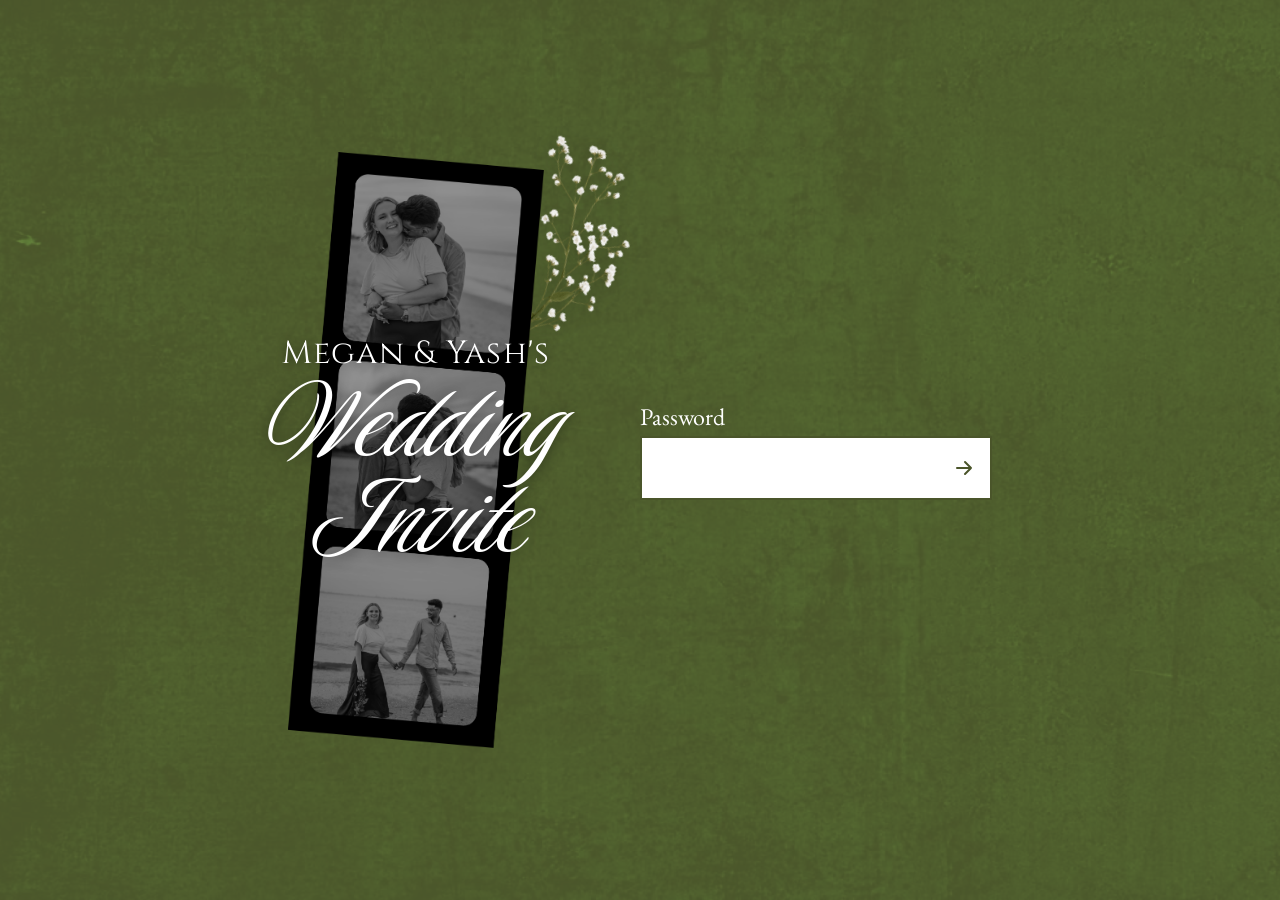
==== commit be6af36d: "Site audit follow-ups: compress images, add meta tags, fix accessibility gaps - Resize/compress itin" ====
--- a/faq.html
+++ b/faq.html
@@ -22,6 +22,18 @@
 <link rel="icon" type="image/png" sizes="192x192" href="images/favicon-192.png">
 <link rel="apple-touch-icon" sizes="180x180" href="images/favicon-180.png">
 
+<meta property="og:type" content="website">
+<meta property="og:url" content="https://meganyash.com/faq.html">
+<meta property="og:title" content="FAQ — Megan &amp; Yash">
+<meta property="og:description" content="Frequently asked questions about Megan &amp; Yash's wedding in Mauritius.">
+<meta property="og:image" content="https://meganyash.com/images/og-share.jpg">
+<meta property="og:image:width" content="1600">
+<meta property="og:image:height" content="1138">
+<meta name="twitter:card" content="summary_large_image">
+<meta name="twitter:title" content="FAQ — Megan &amp; Yash">
+<meta name="twitter:description" content="Frequently asked questions about Megan &amp; Yash's wedding in Mauritius.">
+<meta name="twitter:image" content="https://meganyash.com/images/og-share.jpg">
+
 <link rel="stylesheet" href="css/fonts.css">
 <link rel="stylesheet" href="css/style.css">
 </head>
@@ -29,131 +41,157 @@
 
 <header class="pagenav">
   <div class="pagenav__bar">
-    <a class="pagenav__brand" href="index.html">M&amp;Y</a>
-    <button type="button" class="pagenav__toggle" id="pagenav-toggle" aria-expanded="false" aria-controls="pagenav-menu" aria-label="Menu">
-      <span class="pagenav__toggle-bar"></span>
-      <span class="pagenav__toggle-bar"></span>
-      <span class="pagenav__toggle-bar"></span>
-    </button>
-    <nav class="pagenav__menu" id="pagenav-menu" hidden>
-      <a class="pagenav__link" href="itinerary.html">Itinerary</a>
-      <a class="pagenav__link" href="travel-stay.html">Travel &amp; Stay</a>
-      <a class="pagenav__link" href="faq.html" aria-current="page">FAQ</a>
-      <a class="pagenav__link" href="registry.html">Registry</a>
-      <a class="pagenav__rsvp" href="rsvp.html">RSVP</a>
-    </nav>
+    <div class="pagenav__row">
+      <a class="pagenav__brand" href="index.html">Megan &amp; Yash</a>
+      <button type="button" class="pagenav__toggle" id="pagenav-toggle" aria-expanded="false" aria-controls="pagenav-menu" aria-label="Menu">
+        <span class="pagenav__toggle-bar"></span>
+        <span class="pagenav__toggle-bar"></span>
+        <span class="pagenav__toggle-bar"></span>
+      </button>
+      <nav class="pagenav__menu" id="pagenav-menu" hidden>
+        <a class="pagenav__link" href="itinerary.html">Itinerary</a>
+        <a class="pagenav__link" href="travel-stay.html">Travel &amp; Stay</a>
+        <a class="pagenav__link" href="faq.html" aria-current="page">FAQ</a>
+        <a class="pagenav__link" href="registry.html">Registry</a>
+        <a class="pagenav__rsvp" href="rsvp.html">RSVP</a>
+      </nav>
+    </div>
   </div>
 </header>
 
 <section class="pagehero" style="background-image: url('images/faq-hero.jpg');">
-  <h1 class="pagehero__title">Frequently Asked<br>Questions</h1>
+  <h1 class="pagehero__title" data-reveal>Frequently Asked<br>Questions</h1>
 </section>
 
 <section class="faq-list">
-  <div class="faq-item">
+<div class="faq-list__inner">
+  <div class="faq-item" data-reveal>
+    <h3 class="faq-question-heading">
     <button type="button" class="faq-question" id="faq-q1" aria-expanded="false" aria-controls="faq-a1">
-      <span>When should I arrive?</span>
+      When should I arrive?
       <svg class="faq-chevron" viewBox="0 0 24 24" aria-hidden="true"><path fill="none" stroke="currentColor" stroke-width="2" stroke-linecap="round" stroke-linejoin="round" d="M6 9l6 6 6-6"/></svg>
     </button>
+    </h3>
     <div class="faq-answer" id="faq-a1" role="region" aria-labelledby="faq-q1" hidden>
       <p>We recommend arriving by Monday, July 5th at the latest, so you&rsquo;re rested before the Tilak on the 6th. Festivities run through the reception on Thursday, July 8th.</p>
     </div>
   </div>
 
-  <div class="faq-item">
+  <div class="faq-item reveal-d1" data-reveal>
+    <h3 class="faq-question-heading">
     <button type="button" class="faq-question" id="faq-q2" aria-expanded="false" aria-controls="faq-a2">
-      <span>Do I need a visa?</span>
+      Do I need a visa?
       <svg class="faq-chevron" viewBox="0 0 24 24" aria-hidden="true"><path fill="none" stroke="currentColor" stroke-width="2" stroke-linecap="round" stroke-linejoin="round" d="M6 9l6 6 6-6"/></svg>
     </button>
+    </h3>
     <div class="faq-answer" id="faq-a2" role="region" aria-labelledby="faq-q2" hidden>
       <p>No. US citizens don&rsquo;t need a visa for a tourist stay. You&rsquo;ll just need a valid US passport (valid at least six months beyond your departure) and to complete Mauritius&rsquo;s short online travel form. Please double-check requirements at travel.state.gov before you book, as rules can change.</p>
     </div>
   </div>
 
-  <div class="faq-item">
+  <div class="faq-item reveal-d2" data-reveal>
+    <h3 class="faq-question-heading">
     <button type="button" class="faq-question" id="faq-q3" aria-expanded="false" aria-controls="faq-a3">
-      <span>What should I wear?</span>
+      What should I wear?
       <svg class="faq-chevron" viewBox="0 0 24 24" aria-hidden="true"><path fill="none" stroke="currentColor" stroke-width="2" stroke-linecap="round" stroke-linejoin="round" d="M6 9l6 6 6-6"/></svg>
     </button>
+    </h3>
     <div class="faq-answer" id="faq-a3" role="region" aria-labelledby="faq-q3" hidden>
       <p>For every event, either traditional Indian attire or formal American wedding attire works beautifully. The Sangeet is festive and colorful, the wedding is the dressiest day, and the reception is formal or cocktail. Wear whatever makes you feel most celebratory.</p>
     </div>
   </div>
 
-  <div class="faq-item">
+  <div class="faq-item reveal-d3" data-reveal>
+    <h3 class="faq-question-heading">
     <button type="button" class="faq-question" id="faq-q4" aria-expanded="false" aria-controls="faq-a4">
-      <span>Is the food vegetarian?</span>
+      Is the food vegetarian?
       <svg class="faq-chevron" viewBox="0 0 24 24" aria-hidden="true"><path fill="none" stroke="currentColor" stroke-width="2" stroke-linecap="round" stroke-linejoin="round" d="M6 9l6 6 6-6"/></svg>
     </button>
+    </h3>
     <div class="faq-answer" id="faq-a4" role="region" aria-labelledby="faq-q4" hidden>
       <p>Meals on Tuesday and Wednesday (the 6th and 7th) are vegetarian.</p>
     </div>
   </div>
 
-  <div class="faq-item">
+  <div class="faq-item" data-reveal>
+    <h3 class="faq-question-heading">
     <button type="button" class="faq-question" id="faq-q5" aria-expanded="false" aria-controls="faq-a5">
-      <span>Where should I stay?</span>
+      Where should I stay?
       <svg class="faq-chevron" viewBox="0 0 24 24" aria-hidden="true"><path fill="none" stroke="currentColor" stroke-width="2" stroke-linecap="round" stroke-linejoin="round" d="M6 9l6 6 6-6"/></svg>
     </button>
+    </h3>
     <div class="faq-answer" id="faq-a5" role="region" aria-labelledby="faq-q5" hidden>
       <p>See the Travel &amp; Stay page for our recommended hotels, all within a 15 minute drive of the venue. Please book early, as July is peak season.</p>
     </div>
   </div>
 
-  <div class="faq-item">
+  <div class="faq-item reveal-d1" data-reveal>
+    <h3 class="faq-question-heading">
     <button type="button" class="faq-question" id="faq-q6" aria-expanded="false" aria-controls="faq-a6">
-      <span>How do I get around?</span>
+      How do I get around?
       <svg class="faq-chevron" viewBox="0 0 24 24" aria-hidden="true"><path fill="none" stroke="currentColor" stroke-width="2" stroke-linecap="round" stroke-linejoin="round" d="M6 9l6 6 6-6"/></svg>
     </button>
+    </h3>
     <div class="faq-answer" id="faq-a6" role="region" aria-labelledby="faq-q6" hidden>
       <p>Some hotels have shuttles from the airport. Taxis and Ubers are also popular forms of transportation in Mauritius.</p>
     </div>
   </div>
 
-  <div class="faq-item">
+  <div class="faq-item reveal-d2" data-reveal>
+    <h3 class="faq-question-heading">
     <button type="button" class="faq-question" id="faq-q7" aria-expanded="false" aria-controls="faq-a7">
-      <span>Can I bring a plus one?</span>
+      Can I bring a plus one?
       <svg class="faq-chevron" viewBox="0 0 24 24" aria-hidden="true"><path fill="none" stroke="currentColor" stroke-width="2" stroke-linecap="round" stroke-linejoin="round" d="M6 9l6 6 6-6"/></svg>
     </button>
+    </h3>
     <div class="faq-answer" id="faq-a7" role="region" aria-labelledby="faq-q7" hidden>
       <p>Yes, you must let us know at the time of submitting your RSVP if you are bringing a plus one. However, it is not necessary to submit the name of the person if undecided.</p>
     </div>
   </div>
 
-  <div class="faq-item">
+  <div class="faq-item reveal-d3" data-reveal>
+    <h3 class="faq-question-heading">
     <button type="button" class="faq-question" id="faq-q8" aria-expanded="false" aria-controls="faq-a8">
-      <span>Currency</span>
+      Currency
       <svg class="faq-chevron" viewBox="0 0 24 24" aria-hidden="true"><path fill="none" stroke="currentColor" stroke-width="2" stroke-linecap="round" stroke-linejoin="round" d="M6 9l6 6 6-6"/></svg>
     </button>
+    </h3>
     <div class="faq-answer" id="faq-a8" role="region" aria-labelledby="faq-q8" hidden>
       <p>The local currency is the Mauritian rupee. Cards are widely accepted at hotels and larger venues, but it&rsquo;s worth carrying some cash for smaller shops, tips, and taxis.</p>
     </div>
   </div>
 
-  <div class="faq-item">
+  <div class="faq-item" data-reveal>
+    <h3 class="faq-question-heading">
     <button type="button" class="faq-question" id="faq-q9" aria-expanded="false" aria-controls="faq-a9">
-      <span>Adapters</span>
+      Adapters
       <svg class="faq-chevron" viewBox="0 0 24 24" aria-hidden="true"><path fill="none" stroke="currentColor" stroke-width="2" stroke-linecap="round" stroke-linejoin="round" d="M6 9l6 6 6-6"/></svg>
     </button>
+    </h3>
     <div class="faq-answer" id="faq-a9" role="region" aria-labelledby="faq-q9" hidden>
       <p>Mauritius runs on 230V and uses mainly UK-style three-pin (Type G) outlets, so bring a universal adapter. This is an easy one to forget.</p>
     </div>
   </div>
 
-  <div class="faq-item">
+  <div class="faq-item reveal-d1" data-reveal>
+    <h3 class="faq-question-heading">
     <button type="button" class="faq-question" id="faq-q10" aria-expanded="false" aria-controls="faq-a10">
-      <span>Language</span>
+      Language
       <svg class="faq-chevron" viewBox="0 0 24 24" aria-hidden="true"><path fill="none" stroke="currentColor" stroke-width="2" stroke-linecap="round" stroke-linejoin="round" d="M6 9l6 6 6-6"/></svg>
     </button>
+    </h3>
     <div class="faq-answer" id="faq-a10" role="region" aria-labelledby="faq-q10" hidden>
       <p>Both English and French are widely spoken, so you won&rsquo;t run into a language barrier.</p>
     </div>
   </div>
+</div>
 </section>
 
 <footer class="pagefooter">
-  <span class="pagefooter__brand">M&amp;Y</span>
-  <span class="pagefooter__date">07.07.2027</span>
+  <div class="pagefooter__inner">
+    <span class="pagefooter__date" data-reveal>MAURITIUS</span>
+    <span class="pagefooter__date reveal-d1" data-reveal>07.07.2027</span>
+  </div>
 </footer>
 
 <script src="js/pages.js" defer></script>
--- a/css/style.css
+++ b/css/style.css
@@ -1444,32 +1444,32 @@
 
 .pagenav {
   position: sticky;
-  top: 0.75rem;
+  top: 0;
   z-index: 50;
-  margin: 0.75rem;
-}
-
-.pagenav + .pagehero,
-.pagenav + .registry-hero {
-  margin-top: -4.5rem;
 }
 
 .pagenav__bar {
   position: relative;
+  background: var(--white);
+  padding: 1rem 1.25rem;
+}
+
+/* Holds the actual nav content (brand/toggle/menu) and caps it at the
+   same --max-width every page's content uses, so the nav's left/right
+   edge lines up with the page below it instead of drifting apart as the
+   window widens -- .pagenav__bar itself stays full-bleed white. */
+.pagenav__row {
   display: flex;
   align-items: center;
   justify-content: space-between;
-  background: var(--white);
-  border-radius: 999px;
-  padding: 0.5rem 0.5rem 0.5rem 1.1rem;
-  box-shadow: 0 4px 16px rgba(0, 0, 0, 0.18);
+  max-width: var(--max-width);
+  margin: 0 auto;
 }
 
 .pagenav__brand {
-  font-family: var(--font-label);
-  font-weight: 700;
-  letter-spacing: 0.04em;
-  font-size: 1.15rem;
+  font-family: var(--font-script);
+  font-weight: 400;
+  font-size: 1.75rem;
   color: var(--olive);
   text-decoration: none;
 }
@@ -1499,14 +1499,14 @@
 
 .pagenav__menu {
   position: absolute;
-  top: calc(100% + 0.6rem);
+  top: 100%;
   left: 0;
   right: 0;
   display: flex;
   flex-direction: column;
   gap: 0.25rem;
   background: var(--white);
-  border-radius: 1.25rem;
+  border-radius: 0;
   padding: 0.6rem;
   box-shadow: 0 10px 28px rgba(0, 0, 0, 0.2);
 }
@@ -1521,14 +1521,10 @@
   color: var(--olive);
   text-decoration: none;
   padding: 0.85rem 1rem;
-  border-radius: 0.6rem;
 }
 
 .pagenav__link:hover,
-.pagenav__link:focus-visible {
-  background: rgba(74, 85, 42, 0.08);
-}
-
+.pagenav__link:focus-visible,
 .pagenav__link[aria-current="page"] {
   text-decoration: underline;
   text-underline-offset: 0.3em;
@@ -1543,7 +1539,7 @@
   text-align: center;
   text-decoration: none;
   padding: 0.9rem 1rem;
-  border-radius: 0.5rem;
+  border-radius: 0;
   margin-top: 0.25rem;
 }
 
@@ -1556,17 +1552,18 @@
 .pagefooter {
   background: var(--olive);
   color: var(--white);
+  padding: 2rem 1.5rem;
+}
+
+/* Same purpose as .pagenav__row -- caps the brand/date row at
+   --max-width so it lines up with the page content above it, while
+   .pagefooter itself stays a full-bleed olive bar. */
+.pagefooter__inner {
   display: flex;
   align-items: center;
   justify-content: space-between;
-  padding: 2rem 1.5rem;
-}
-
-.pagefooter__brand {
-  font-family: var(--font-label);
-  font-weight: 700;
-  letter-spacing: 0.04em;
-  font-size: 1.3rem;
+  max-width: var(--max-width);
+  margin: 0 auto;
 }
 
 .pagefooter__date {
@@ -1580,7 +1577,7 @@
   right: 0;
   bottom: 0;
   z-index: 3;
-  background: rgba(0, 0, 0, 0.45);
+  background: transparent;
   padding: 1.5rem;
 }
 
@@ -1608,6 +1605,15 @@
   text-shadow: 0 2px 18px rgba(0, 0, 0, 0.4);
 }
 
+/* Overrides .pagehero's shared background-position for this page only --
+   itin-hero.jpg is a full-resolution portrait photo with both faces near
+   the top (~22-29% down), so the shared rule's "center" lands on the
+   waist/dress under cover's heavy zoom. travel-stay.html and faq.html
+   keep the shared "center" value untouched. */
+.itin-pagehero {
+  background-position: 50% 18%;
+}
+
 /* ---------- Itinerary page ---------- */
 
 .itin-intro {
@@ -1630,10 +1636,13 @@
 
 .itin-days {
   background: var(--olive);
+  padding: 0 1.25rem 2.5rem;
+}
+
+.itin-days__inner {
   display: flex;
   flex-direction: column;
   gap: 1.5rem;
-  padding: 0 1.25rem 2.5rem;
 }
 
 .itin-day {
@@ -1708,6 +1717,9 @@
 .itin-dresscode {
   background: var(--white);
   padding: 2.5rem 1.25rem;
+}
+
+.itin-dresscode__inner {
   display: flex;
   flex-direction: column;
   gap: 2rem;
@@ -1731,7 +1743,7 @@
 
 .itin-dresscode__grid {
   display: grid;
-  grid-template-columns: repeat(3, 1fr);
+  grid-template-columns: repeat(4, 1fr);
   gap: 0.3rem;
 }
 
@@ -1747,6 +1759,9 @@
   background: var(--olive);
   color: var(--white);
   padding: 2.5rem 1.25rem;
+}
+
+.itin-venue__inner {
   display: flex;
   flex-direction: column;
   gap: 1.5rem;
@@ -1771,12 +1786,22 @@
   border-radius: 4px;
 }
 
+.itin-venue__map {
+  width: 100%;
+  aspect-ratio: 1200 / 1366;
+  border: 0;
+  border-radius: 4px;
+}
+
 /* ---------- Travel & Stay page ---------- */
 
 .travel-intro {
   background: var(--olive);
   color: var(--white);
   padding: 2.5rem 1.25rem;
+}
+
+.travel-intro__inner {
   display: flex;
   flex-direction: column;
   gap: 2rem;
@@ -1813,7 +1838,7 @@
   font-weight: 400;
   font-size: 3.5rem;
   color: var(--olive);
-  text-align: center;
+  text-align: left;
   margin: 0 0 1.25rem;
 }
 
@@ -1832,10 +1857,24 @@
 }
 
 .travel-hotel-card {
+  background: var(--olive);
   border-radius: 4px;
   overflow: hidden;
   display: flex;
   flex-direction: column;
+  text-decoration: none;
+  color: inherit;
+  transition: transform 220ms cubic-bezier(0.22, 1, 0.36, 1), box-shadow 220ms ease;
+}
+
+.travel-hotel-card:hover,
+.travel-hotel-card:focus-visible {
+  transform: translateY(-4px);
+  box-shadow: 0 14px 28px rgba(0, 0, 0, 0.25);
+}
+
+.travel-hotel-card:hover .travel-hotel-card__arrow {
+  transform: scale(1.08);
 }
 
 .travel-hotel-card__photo-wrap {
@@ -1850,7 +1889,7 @@
   display: block;
 }
 
-.travel-hotel-card__link {
+.travel-hotel-card__arrow {
   position: absolute;
   top: 0.9rem;
   right: 0.9rem;
@@ -1862,10 +1901,11 @@
   align-items: center;
   justify-content: center;
   color: var(--olive);
-  text-decoration: none;
-}
-
-.travel-hotel-card__link svg {
+  box-shadow: 0 4px 10px rgba(0, 0, 0, 0.25);
+  transition: transform 200ms ease;
+}
+
+.travel-hotel-card__arrow svg {
   width: 1.25rem;
   height: 1.25rem;
 }
@@ -1900,12 +1940,19 @@
 }
 
 .travel-hotel-card__stars {
-  color: #f0c419;
   letter-spacing: 0.1em;
   background: rgba(255, 255, 255, 0.05);
   border-radius: 999px;
   padding: 0.35rem 0.6rem;
   font-size: 0.9rem;
+}
+
+.travel-hotel-card__star--filled {
+  color: var(--white);
+}
+
+.travel-hotel-card__star--empty {
+  color: #3e4827;
 }
 
 .travel-hotel-card__pill {
@@ -1920,6 +1967,15 @@
   background: var(--olive);
   color: var(--white);
   padding: 2.5rem 1.25rem;
+}
+
+.travel-flights__inner {
+  display: flex;
+  flex-direction: column;
+  gap: 1.5rem;
+}
+
+.travel-flights__text {
   display: flex;
   flex-direction: column;
   gap: 1.5rem;
@@ -1989,6 +2045,9 @@
   background: var(--olive);
   color: var(--white);
   padding: 1.5rem 1.25rem 2.5rem;
+}
+
+.faq-list__inner {
   display: flex;
   flex-direction: column;
 }
@@ -2013,6 +2072,17 @@
   cursor: pointer;
 }
 
+/* Each question button is wrapped in a heading element (screen-reader
+   heading navigation between FAQ items, the standard accordion pattern --
+   a heading can't live inside a button, since button content must be
+   phrasing content). Reset the browser's default h3 block-level/margin
+   styling so it has no visual effect; the button inside still supplies
+   all the actual appearance. */
+.faq-question-heading {
+  margin: 0;
+  font: inherit;
+}
+
 .faq-chevron {
   width: 1.25rem;
   height: 1.25rem;
@@ -2040,15 +2110,27 @@
 
 /* ---------- Registry page ---------- */
 
+/* Sole flex child of .registry-hero -- caps at --max-width so the card's
+   left edge lines up with every other page's content column instead of
+   just sitting at .registry-hero's own small padding. width:100% makes
+   it fill the hero's available (padded) width before the cap/centering
+   kicks in, same math as .pagenav__row/.pagefooter__inner above. */
+.registry-hero__inner {
+  width: 100%;
+  max-width: var(--max-width);
+  margin: 0 auto;
+}
+
 .registry-hero {
   position: relative;
-  min-height: 100vh;
+  min-height: calc(100vh - 76px);
+  min-height: calc(100dvh - 76px);
   display: flex;
   align-items: flex-end;
   padding: 1.25rem;
   padding-bottom: 6rem;
-  background-size: cover;
-  background-position: center;
+  background-size: 175% auto;
+  background-position: 55% 85%;
 }
 
 .registry-card {
@@ -2086,9 +2168,28 @@
 
 /* ---------- RSVP (attendance) page ---------- */
 
+/* Sticky-footer layout scoped to this page only, via the body class below
+   -- lets .rsvpform-page stretch to fill any leftover space so the
+   footer stays pinned to the bottom of the window when content (e.g.
+   the post-submit confirmation) is shorter than the viewport, instead of
+   leaving a gap of plain body background below it. html/body themselves
+   are index.html's own protected rules, so this can't be done by editing
+   them directly -- scoping through a page-specific class keeps every
+   other page (including index.html) completely unaffected. */
+body.rsvpform-body {
+  min-height: 100vh;
+  min-height: 100dvh;
+  display: flex;
+  flex-direction: column;
+}
+
 .rsvpform-page {
   background: var(--white);
   padding: 2rem 1.25rem 3rem;
+  flex: 1 0 auto;
+}
+
+.rsvpform-page__inner {
   max-width: var(--max-width);
   margin: 0 auto;
 }
@@ -2113,16 +2214,27 @@
   margin: 0 0 0.75rem;
 }
 
-.rsvpform-deadline {
+p.rsvpform-deadline {
   color: var(--rust);
-  font-weight: 600;
+  font-size: 1.125rem;
+  margin: 0.4rem 0;
 }
 
 .rsvpform {
   display: flex;
   flex-direction: column;
-  gap: 1.5rem;
+  gap: 1rem;
   transition: opacity 320ms ease, transform 320ms cubic-bezier(0.22, 1, 0.36, 1);
+}
+
+/* Mirrors the protected .rsvp__form[hidden] rule (index.html's own form)
+   -- without this, setting form.hidden = true in showSuccess() does
+   nothing, since this rule's own `display` always wins over the
+   browser's built-in [hidden] styling regardless of specificity, leaving
+   the full-height form laid out (just invisible) and a large gap above
+   the confirmation message. */
+.rsvpform[hidden] {
+  display: none;
 }
 
 .rsvpform fieldset.field {
@@ -2134,30 +2246,105 @@
   gap: 0.5rem;
 }
 
-.rsvpform fieldset.field legend {
-  font-family: var(--font-body);
-  font-size: 1.125rem;
-  color: var(--ink);
-  padding: 0;
-  margin: 0 0 0.25rem;
-}
-
-.rsvpform-radio,
-.rsvpform-check {
+/* The question label above each radio/checkbox group is a real <label>
+   (not a <legend>) specifically so it picks up index.html's own
+   protected .field label rule automatically -- same font, size and
+   color as every text input's label, with no separate copy of that
+   styling to keep in sync here. (The protected .field:focus-within
+   label green-on-focus effect no longer applies to any label anywhere
+   on the site -- see the global override further down.) */
+
+/* .field label's own font-size/margin would otherwise leak onto these
+   too, since each option label is also a label inside the same
+   .field-classed fieldset -- label.* here matches that rule's
+   specificity so this (later in the file) wins instead. */
+label.rsvpform-radio,
+label.rsvpform-check {
   display: flex;
   align-items: center;
   gap: 0.6rem;
   font-family: var(--font-body);
   font-size: 1.1rem;
   color: var(--ink);
-}
-
+  margin: 0;
+}
+
+/* Overrides the protected .field:focus-within label rule (green-on-focus)
+   site-wide, including on index.html's own mailing-address form -- same
+   selector, appended later in this file, so it wins on source order
+   alone with no !important needed. This is a pure append; the protected
+   rule above the "New pages" banner is untouched. */
+.field:focus-within label {
+  color: var(--ink);
+}
+
+/* Custom-drawn instead of native appearance so the stroke matches the
+   text inputs' 1px/2px olive border (.field input) instead of each
+   browser's own thin default checkbox/radio outline. These inputs sit
+   inside a fieldset that also carries the .field class (for the legend's
+   shared styling), so .field input's own padding/font rules apply to
+   them too unless reset here. */
 .rsvpform-radio input,
 .rsvpform-check input {
+  appearance: none;
+  -webkit-appearance: none;
+  -moz-appearance: none;
   width: 1.15rem;
   height: 1.15rem;
-  accent-color: var(--olive);
+  padding: 0;
+  margin: 0;
+  border: 1px solid var(--olive);
+  background: var(--white);
   flex: 0 0 auto;
+  cursor: pointer;
+  position: relative;
+  transition: background-color 160ms ease, border-color 160ms ease, box-shadow 240ms ease-out;
+}
+
+.rsvpform-radio input {
+  border-radius: 50%;
+}
+
+.rsvpform-radio input:checked,
+.rsvpform-check input:checked {
+  background: var(--olive);
+  border-color: var(--olive);
+}
+
+.rsvpform-radio input:checked::after {
+  content: '';
+  position: absolute;
+  top: 50%;
+  left: 50%;
+  width: 0.4rem;
+  height: 0.4rem;
+  border-radius: 50%;
+  background: var(--white);
+  transform: translate(-50%, -50%);
+}
+
+.rsvpform-check input:checked::after {
+  content: '';
+  position: absolute;
+  top: 55%;
+  left: 50%;
+  width: 0.3rem;
+  height: 0.55rem;
+  border: solid var(--white);
+  border-width: 0 2px 2px 0;
+  /* translate(-50%, -50%) would center this element's own bounding box,
+     but the checkmark's visible "ink" (only the right+bottom edges) sits
+     lower/right within that box, so the box itself needs to sit a bit
+     above-left of center for the drawn checkmark to look centered --
+     top: 55% (rather than 50%) is a further hand-tuned nudge on top of
+     that. */
+  transform: translate(-50%, -73%) rotate(45deg);
+}
+
+.rsvpform-radio input:focus-visible,
+.rsvpform-check input:focus-visible {
+  outline: none;
+  box-shadow: 0 0 0 4px rgba(74, 85, 42, 0.18);
 }
 
 .rsvpform-row {
@@ -2172,26 +2359,33 @@
   cursor: not-allowed;
 }
 
+/* Attending-conditional questions and the plus-one name field are
+   toggled via the hidden attribute (js/rsvp.js) -- .field/.rsvpform-row/
+   fieldset.field all set their own `display` above, which (author-origin
+   styles beat the UA stylesheet's [hidden] rule regardless of
+   specificity) would otherwise keep rendering even while hidden. */
+.rsvpform-followup {
+  display: flex;
+  flex-direction: column;
+  gap: 1.5rem;
+}
+
+.rsvpform-followup[hidden],
+.rsvpform .field[hidden] {
+  display: none;
+}
+
 /* ==========================================================================
    New pages: desktop (min-width: 900px), matching the Figma desktop comps
    ========================================================================== */
 
 @media (min-width: 900px) {
-  .pagenav {
-    margin: 1.25rem 2rem;
-  }
-
-  .pagenav + .pagehero,
-  .pagenav + .registry-hero {
-    margin-top: -5.5rem;
-  }
-
   .pagenav__bar {
-    padding: 0.6rem 0.75rem 0.6rem 1.75rem;
+    padding: 1.25rem 4rem;
   }
 
   .pagenav__brand {
-    font-size: 1.4rem;
+    font-size: 2.25rem;
   }
 
   .pagenav__toggle {
@@ -2217,15 +2411,10 @@
   .pagenav__rsvp {
     margin-top: 0;
     padding: 1rem 1.75rem;
-    border-radius: 0.25rem;
   }
 
   .pagefooter {
     padding: 3rem 4rem;
-  }
-
-  .pagefooter__brand {
-    font-size: 2rem;
   }
 
   .pagefooter__date {
@@ -2239,6 +2428,10 @@
 
   .pagehero__title {
     font-size: clamp(6rem, 11vw, 10rem);
+  }
+
+  .itin-pagehero {
+    background-position: 50% 38%;
   }
 
   .itin-intro,
@@ -2252,27 +2445,48 @@
     padding-right: 4rem;
   }
 
+  .itin-intro {
+    padding-top: 4rem;
+  }
+
   .itin-intro__text {
     font-size: 1.5rem;
+    line-height: 1.25;
   }
 
   .itin-days {
-    flex-direction: row;
-    gap: 2rem;
     padding-top: 2.5rem;
     padding-bottom: 4rem;
   }
 
+  .itin-days__inner {
+    flex-direction: row;
+    align-items: flex-start;
+    gap: 2rem;
+    max-width: var(--max-width);
+    margin: 0 auto;
+  }
+
   .itin-day {
     flex: 1;
   }
 
+  .itin-event__desc {
+    font-size: 1.5rem;
+    line-height: 1.25;
+  }
+
   .itin-dresscode {
-    flex-direction: row;
-    align-items: center;
     padding-top: 4rem;
     padding-bottom: 4rem;
+  }
+
+  .itin-dresscode__inner {
+    flex-direction: row;
+    align-items: flex-start;
     gap: 4rem;
+    max-width: var(--max-width);
+    margin: 0 auto;
   }
 
   .itin-dresscode__text {
@@ -2284,7 +2498,8 @@
   }
 
   .itin-dresscode__text p {
-    font-size: 1.25rem;
+    font-size: 1.5rem;
+    line-height: 1.25;
   }
 
   .itin-dresscode__grid {
@@ -2293,32 +2508,57 @@
   }
 
   .itin-venue {
+    padding-top: 4rem;
+    padding-bottom: 4rem;
+  }
+
+  .itin-venue__inner {
     flex-direction: row;
     align-items: flex-start;
     justify-content: space-between;
     gap: 4rem;
+    max-width: var(--max-width);
+    margin: 0 auto;
+  }
+
+  .itin-venue__title {
+    font-size: 4.5rem;
+  }
+
+  .itin-venue__address {
+    font-size: 1.5rem;
+    line-height: 1.25;
+  }
+
+  .itin-venue__photo {
+    max-width: 40rem;
+  }
+
+  .itin-venue__map {
+    max-width: 40rem;
+    aspect-ratio: 1200 / 683;
+  }
+
+  .travel-intro {
     padding-top: 4rem;
     padding-bottom: 4rem;
   }
 
-  .itin-venue__title {
-    font-size: 4.5rem;
-  }
-
-  .itin-venue__photo {
-    max-width: 40rem;
-  }
-
-  .travel-intro {
+  .travel-intro__inner {
     flex-direction: row;
     align-items: center;
-    padding-top: 4rem;
-    padding-bottom: 4rem;
     gap: 4rem;
+    max-width: var(--max-width);
+    margin: 0 auto;
   }
 
   .travel-intro__text {
     flex: 1 0 0;
+  }
+
+  .travel-intro__text p {
+    font-size: 1.5rem;
+    line-height: 1.25;
   }
 
   .travel-intro__map {
@@ -2333,29 +2573,51 @@
     padding-bottom: 4rem;
   }
 
+  .travel-hotels__title {
+    max-width: var(--max-width);
+    margin-left: auto;
+    margin-right: auto;
+  }
+
   .travel-hotels__intro {
     max-width: var(--max-width);
     margin-left: auto;
     margin-right: auto;
-    font-size: 1.25rem;
+    font-size: 1.5rem;
+    line-height: 1.25;
   }
 
   .travel-hotels__grid {
-    grid-template-columns: repeat(2, 1fr);
+    grid-template-columns: repeat(3, 1fr);
     max-width: var(--max-width);
     margin: 0 auto;
   }
 
+  .travel-hotel-card__address {
+    font-size: 1.5rem;
+    line-height: 1.25;
+  }
+
   .travel-flights {
+    padding-top: 4rem;
+    padding-bottom: 4rem;
+  }
+
+  .travel-flights__inner {
     flex-direction: row;
     align-items: flex-start;
-    padding-top: 4rem;
-    padding-bottom: 4rem;
     gap: 4rem;
-  }
-
-  .travel-flights__body {
+    max-width: var(--max-width);
+    margin: 0 auto;
+  }
+
+  .travel-flights__text {
     flex: 1 0 0;
+  }
+
+  .travel-flights__body p {
+    font-size: 1.5rem;
+    line-height: 1.25;
   }
 
   .travel-flights__photo {
@@ -2369,10 +2631,11 @@
 
   .faq-list {
     padding: 3rem 4rem 4rem;
+  }
+
+  .faq-list__inner {
     max-width: var(--max-width);
     margin: 0 auto;
-    width: 100%;
-    box-sizing: border-box;
   }
 
   .faq-question {
@@ -2380,13 +2643,16 @@
   }
 
   .faq-answer {
-    font-size: 1.15rem;
+    font-size: 1.5rem;
+    line-height: 1.25;
     max-width: 55rem;
   }
 
   .registry-hero {
-    padding: 2.5rem;
-    padding-bottom: 8rem;
+    min-height: 100vh;
+    padding: 2.5rem 4rem 8rem;
+    background-size: cover;
+    background-position: center;
   }
 
   .registry-card {
@@ -2396,7 +2662,8 @@
   }
 
   .registry-card__text {
-    font-size: 1.3rem;
+    font-size: 1.5rem;
+    line-height: 1.25;
   }
 
   .registry-card__cta {
@@ -2408,12 +2675,31 @@
     padding: 3rem 4rem 5rem;
   }
 
+  .rsvpform-field--name {
+    max-width: 50%;
+  }
+
   .rsvpform-heading {
     font-size: 5rem;
   }
 
   .rsvpform-intro p {
-    font-size: 1.35rem;
+    font-size: 1.5rem;
+    line-height: 1.25;
+  }
+
+  p.rsvpform-deadline {
+    font-size: 1.5rem;
+  }
+
+  .rsvpform {
+    gap: 1.5rem;
+  }
+
+  label.rsvpform-radio,
+  label.rsvpform-check {
+    font-size: 1.5rem;
+    line-height: 1.25;
   }
 
   .rsvpform-row {
@@ -2423,6 +2709,18 @@
 
   .rsvpform-row > * {
     flex: 1;
+  }
+
+  .rsvpform-radio input,
+  .rsvpform-check input {
+    width: 1.35rem;
+    height: 1.35rem;
+    border-width: 2px;
+  }
+
+  .rsvpform-check input:checked::after {
+    width: 0.35rem;
+    height: 0.65rem;
   }
 }
 
@@ -2448,3 +2746,255 @@
   background: repeating-linear-gradient(45deg, rgba(255, 255, 255, 0.12), rgba(255, 255, 255, 0.12) 10px, rgba(255, 255, 255, 0.04) 10px, rgba(255, 255, 255, 0.04) 20px);
   color: var(--white);
 }
+
+/* ==========================================================================
+   Travel & Stay: interactive Mauritius map widget
+   Replaces the static travel-intro__map image with a self-contained
+   marker/popup component (js/travel-map.js). Base art is
+   images/travel-map.svg (the couple's own vector export, 471x540
+   viewBox) -- its path is a plain black fill at 20% opacity with no
+   background, so .travelmap supplies the olive backdrop to get the
+   intended two-tone island/ocean look.
+   ========================================================================== */
+
+.travelmap {
+  position: relative;
+  width: 75%;
+  max-width: 19rem;
+  margin: 0 auto;
+  aspect-ratio: 471 / 540;
+  background-color: var(--olive);
+}
+
+.travelmap__base {
+  width: 100%;
+  height: 100%;
+  object-fit: contain;
+  display: block;
+}
+
+.travelmap__marker {
+  position: absolute;
+  transform: translate(-50%, -100%);
+  width: 2.375rem;
+  height: 2.375rem;
+  padding: 0;
+  border: none;
+  background: none;
+  cursor: pointer;
+  display: flex;
+  align-items: flex-end;
+  justify-content: center;
+  -webkit-tap-highlight-color: transparent;
+  z-index: 1;
+}
+
+.travelmap__marker:hover,
+.travelmap__marker.is-active {
+  /* Keeps whichever marker the pointer is currently over on top of any
+     neighbor it overlaps with, so hovering near two closely-spaced pins
+     doesn't flicker between them. */
+  z-index: 2;
+}
+
+.travelmap__marker-icon {
+  width: 1.1rem;
+  height: 1.4rem;
+  fill: var(--white);
+  filter: drop-shadow(0 2px 4px rgba(0, 0, 0, 0.35));
+  transition: transform 160ms ease;
+}
+
+.travelmap__marker-dot {
+  fill: var(--olive);
+}
+
+.travelmap__marker:hover .travelmap__marker-icon,
+.travelmap__marker.is-active .travelmap__marker-icon {
+  transform: scale(1.15);
+}
+
+.travelmap__marker:focus-visible {
+  outline: 2px solid var(--white);
+  outline-offset: 2px;
+  border-radius: 50%;
+}
+
+/* A subtle pulsing ring behind each marker, so a visitor can tell the
+   pins are interactive before they ever hover or tap one. It disappears
+   from every marker (not just the one interacted with) as soon as
+   js/travel-map.js adds .travelmap--interacted to the container, on the
+   visitor's first press or hover of any marker -- see markMapInteracted()
+   there. */
+.travelmap__marker::before {
+  content: none;
+  position: absolute;
+  left: 50%;
+  top: 1.7rem; /* marker-dot's vertical center (1.516rem, from the icon SVG's cy=11.6/30 viewBox proportion), nudged slightly lower per feedback that the geometric center still read as a bit too high */
+  width: 2.375rem;
+  height: 2.375rem;
+  border-radius: 50%;
+  background: rgba(255, 255, 255, 0.35);
+  transform: translate(-50%, -50%) scale(0.7);
+  z-index: -1;
+  pointer-events: none;
+}
+
+.travelmap:not(.travelmap--interacted) .travelmap__marker::before {
+  content: '';
+}
+
+@media (prefers-reduced-motion: no-preference) {
+  .travelmap:not(.travelmap--interacted) .travelmap__marker::before {
+    animation:
+      travelmap-pulse-scale 3.4s linear infinite,
+      travelmap-pulse-opacity 3.4s ease-in-out infinite;
+  }
+}
+
+/* transform and opacity are split into two independent animations (a
+   single animation-timing-function can't give them different shapes
+   within one keyframe interval) so scale can grow at one truly constant
+   rate across the entire cycle -- no deceleration anywhere for it to
+   "stick" at -- while opacity keeps its own fade-in/peak/fade-out shape.
+   Both opacity keyframes start/end at 0, so the loop point stays
+   seamless: the scale value's jump from 1.3 back to 0.7 at the loop
+   boundary is invisible since opacity is 0 there either way. */
+@keyframes travelmap-pulse-scale {
+  0% { transform: translate(-50%, -50%) scale(0.7); }
+  100% { transform: translate(-50%, -50%) scale(1.3); }
+}
+
+@keyframes travelmap-pulse-opacity {
+  0% { opacity: 0; }
+  50% { opacity: 0.5; }
+  100% { opacity: 0; }
+}
+
+.travelmap__popup {
+  position: absolute;
+  transform: translate(-50%, calc(-100% - 0.75rem));
+  width: 11rem;
+  max-width: 80%;
+  background: var(--white);
+  border-radius: 0.5rem;
+  box-shadow: 0 8px 20px rgba(0, 0, 0, 0.3);
+  padding: 0.6rem;
+  z-index: 5;
+  pointer-events: none;
+  opacity: 0;
+  transition: opacity 160ms ease;
+}
+
+.travelmap__popup[hidden] {
+  display: none;
+}
+
+.travelmap__popup.is-open {
+  opacity: 1;
+  pointer-events: auto;
+}
+
+.travelmap__popup-photo {
+  aspect-ratio: 4 / 3;
+  border-radius: 0.35rem;
+  overflow: hidden;
+  margin-bottom: 0.5rem;
+}
+
+.travelmap__popup-photo img,
+.travelmap__popup-photo-placeholder {
+  width: 100%;
+  height: 100%;
+  object-fit: cover;
+  display: block;
+}
+
+.travelmap__popup-photo-placeholder {
+  font-size: 0.65rem;
+  padding: 0.4rem;
+}
+
+.travelmap__popup-title {
+  font-family: var(--font-label);
+  font-size: 0.8rem;
+  color: var(--olive);
+  text-align: center;
+  margin: 0;
+}
+
+@media (min-width: 900px) {
+  .travelmap {
+    flex: 1 0 0;
+    width: auto;
+    max-width: none;
+    margin: 0;
+  }
+
+  .travelmap__popup {
+    width: 13rem;
+  }
+}
+
+/* Prevents a brief flash of the login gate on index.html for an already-
+   authed visitor: html.pre-authed is added by an inline synchronous
+   script at the very top of index.html's <head> (before <body> is even
+   parsed) whenever localStorage already has the auth flag set, so the
+   gate never paints in the first place -- js/main.js's own revealSite()
+   still runs moments later exactly as before, now just finding both
+   already in their final state. Logged-out visitors never get this
+   class, so their gate/reveal flow is completely unaffected. */
+html.pre-authed #login-gate {
+  display: none;
+}
+
+html.pre-authed #site-content[hidden] {
+  display: block;
+}
+
+/* Restyles the envelope scene's auto-focused "View Invite" button
+   (js/main.js already calls skipButton.focus() as soon as the envelope
+   opens, so this :focus state is what every visitor actually sees) to
+   match the site's red RSVP CTA button (.pagenav__rsvp) -- an olive
+   button read poorly against this scene's olive background, and red
+   pops against it. Same selector, appended later in the file, wins by
+   cascade order over the protected :focus rule above (equal
+   specificity) with no !important needed; that protected rule, and the
+   base hidden-until-focus accessibility pattern, are both left
+   untouched -- only the focused appearance changes. */
+.envelope-scene__skip:focus {
+  font-family: var(--font-label);
+  font-weight: 700;
+  font-size: 1.05rem;
+  color: var(--white);
+  background: #680804;
+  border: none;
+  border-radius: 0;
+  padding: 0.9rem 1rem;
+  transition: background 0.2s ease;
+}
+
+.envelope-scene__skip:hover {
+  background: #500603;
+}
+
+@media (min-width: 900px) {
+  .envelope-scene__skip:focus {
+    padding: 1rem 1.75rem;
+  }
+}
+
+/* Standard visually-hidden pattern (visible to screen readers/SEO
+   crawlers, invisible on screen) -- same clip technique as the protected
+   .envelope-scene__skip base rule above, generalized into a reusable
+   utility. Used for registry.html's page heading, which the Figma design
+   doesn't otherwise show a visible title for. */
+.sr-only {
+  position: absolute;
+  width: 1px;
+  height: 1px;
+  overflow: hidden;
+  clip: rect(0 0 0 0);
+  white-space: nowrap;
+  border: none;
+}
